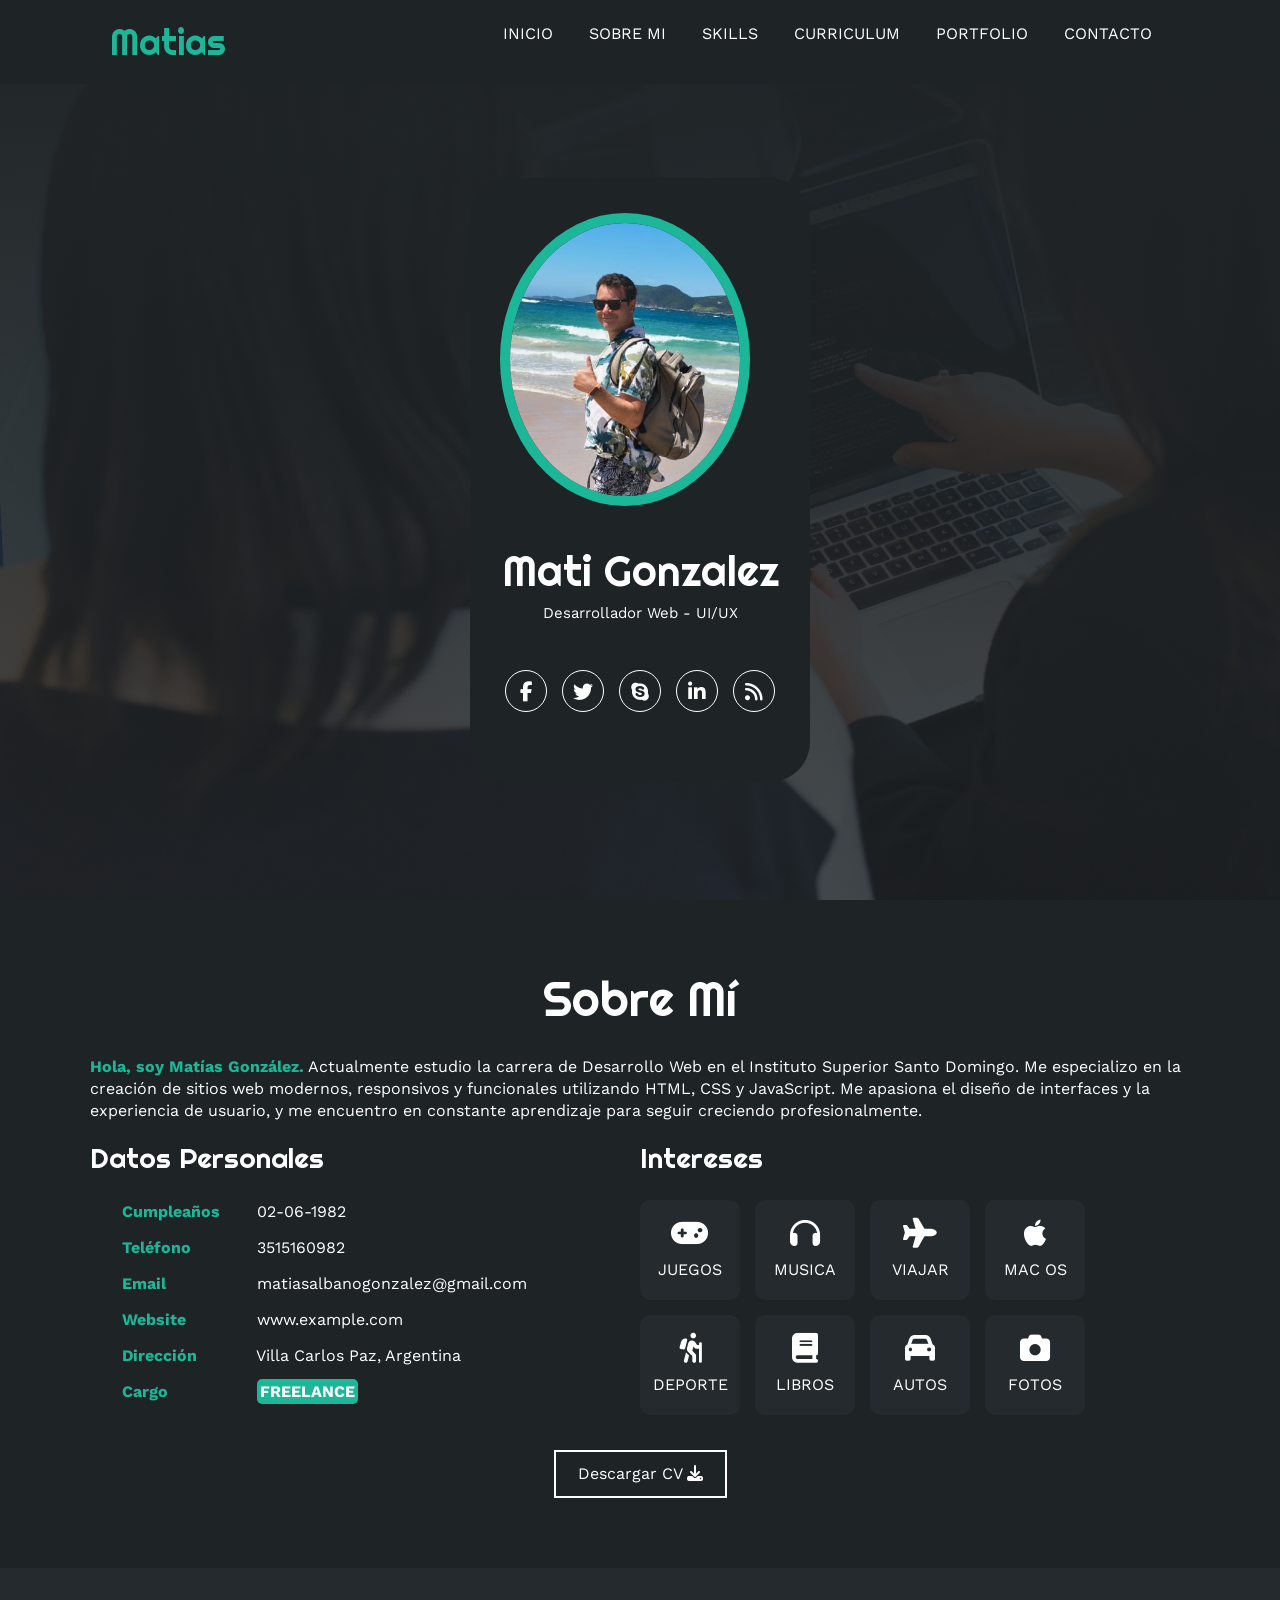
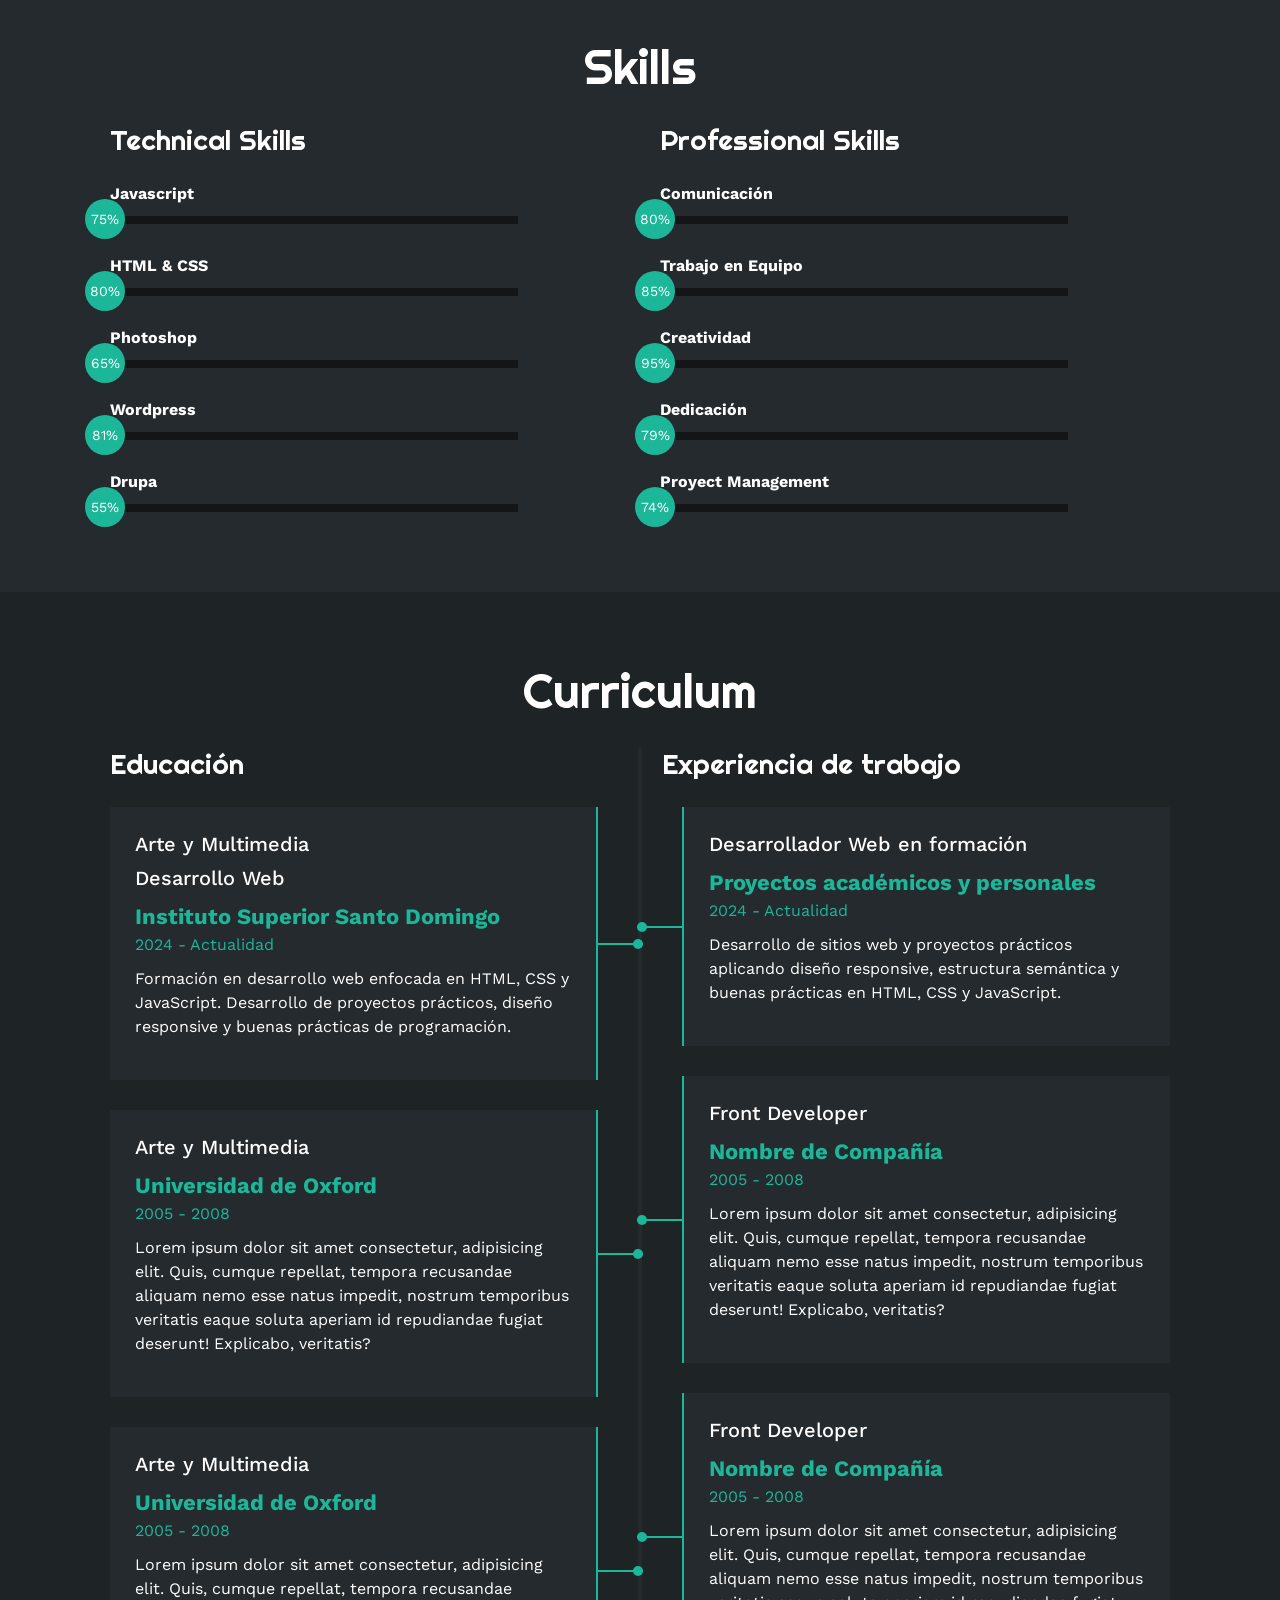
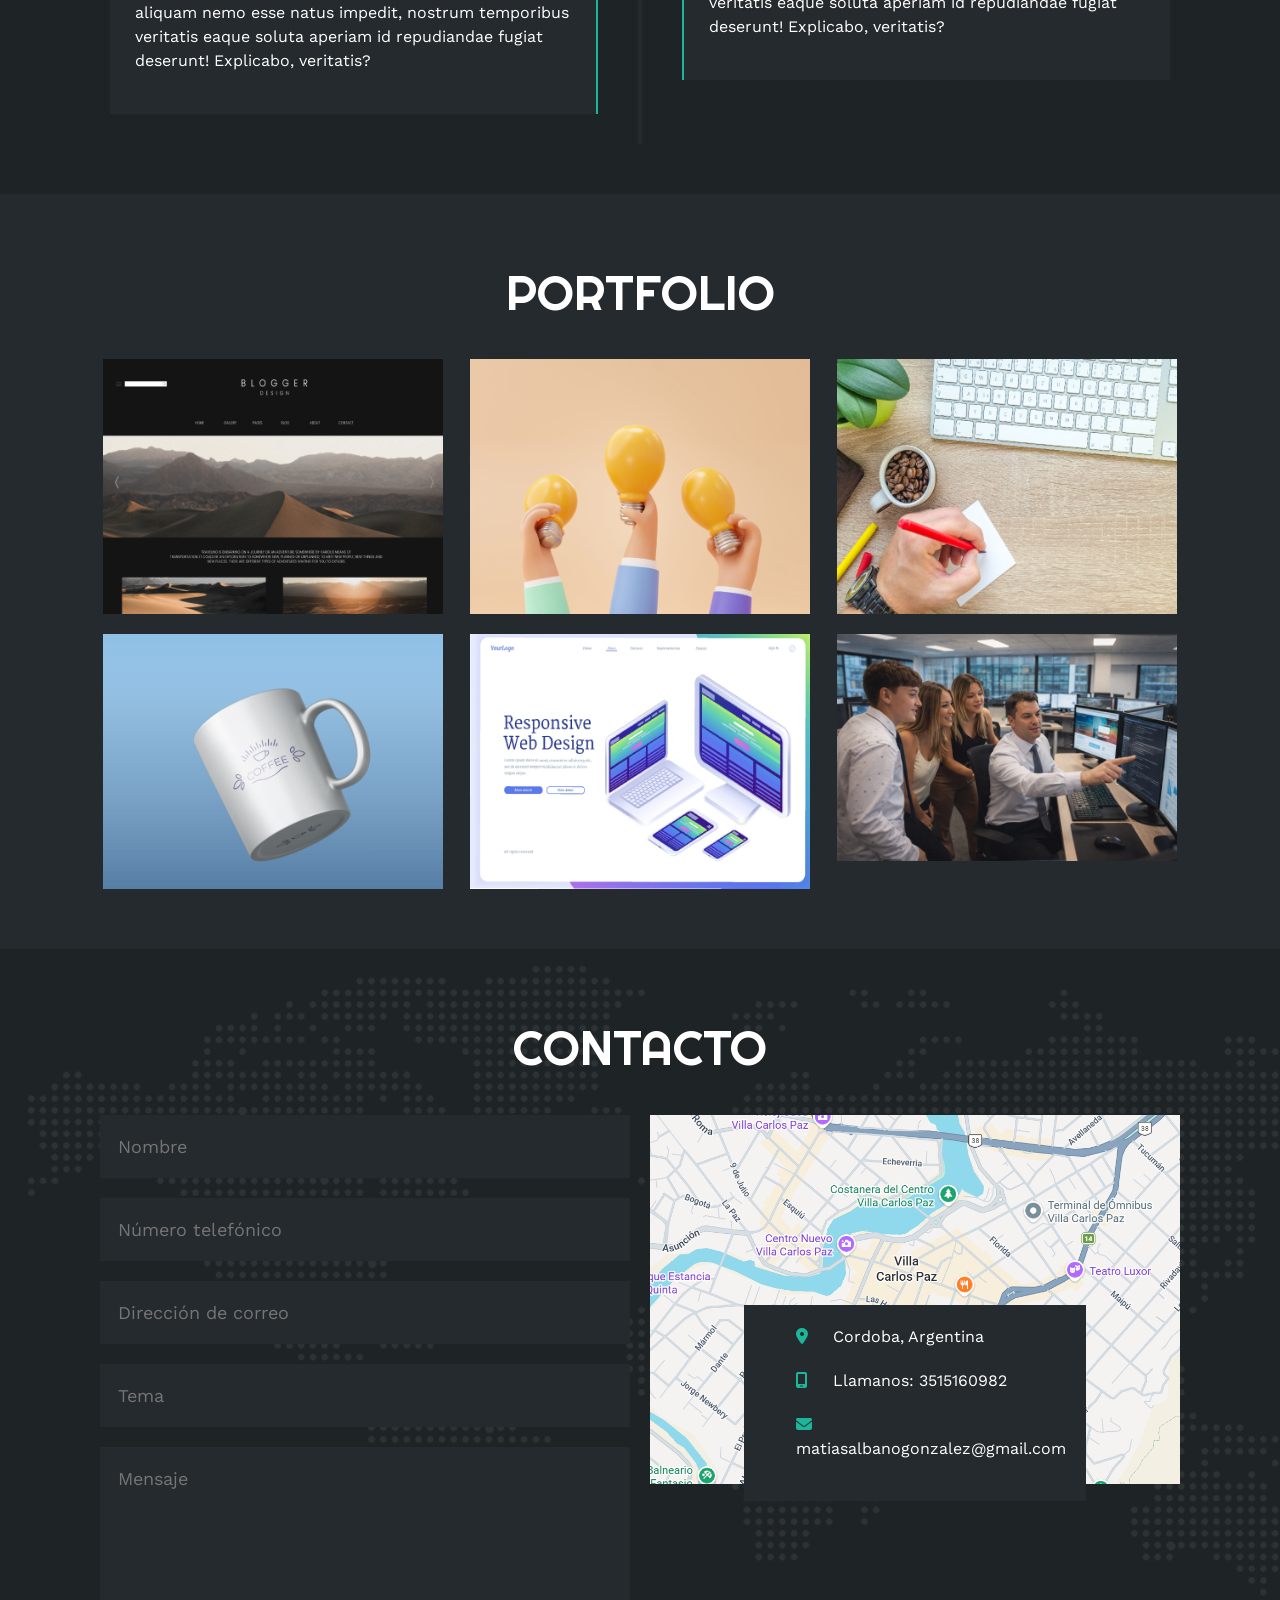
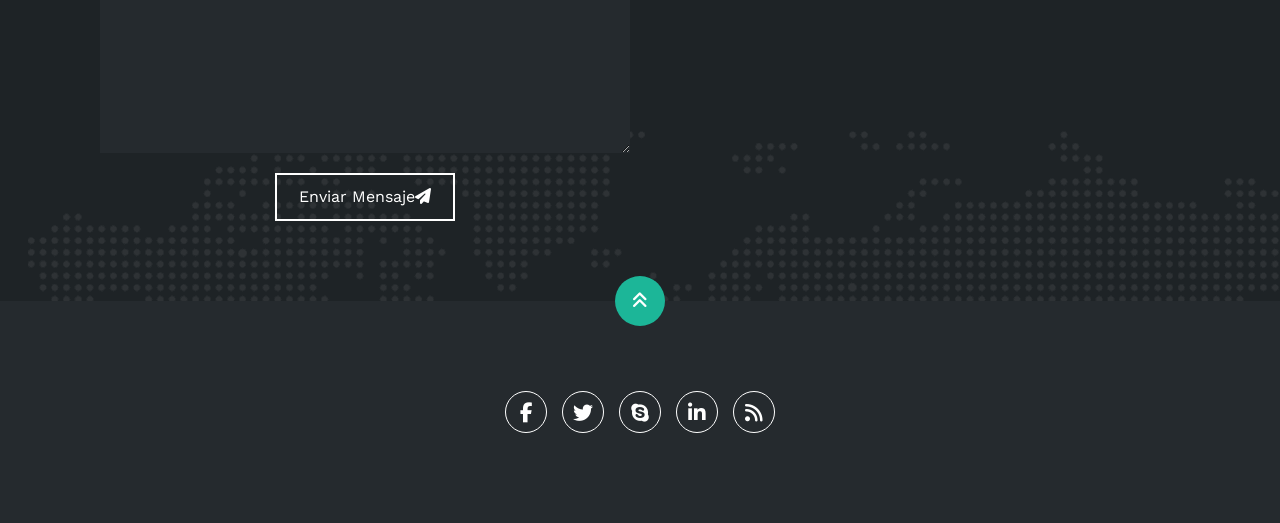
==== portfolio-Mati-main/index.html @ e8755349 "Primer commit" ====
<!DOCTYPE html>
<html lang="es">
<head>
    <meta charset="UTF-8">
    <meta http-equiv="X-UA-Compatible" content="IE=edge">
    <meta name="viewport" content="width=device-width, initial-scale=1.0">
    <link rel="stylesheet" href="https://cdnjs.cloudflare.com/ajax/libs/font-awesome/6.1.2/css/all.min.css" integrity="sha512-1sCRPdkRXhBV2PBLUdRb4tMg1w2YPf37qatUFeS7zlBy7jJI8Lf4VHwWfZZfpXtYSLy85pkm9GaYVYMfw5BC1A==" crossorigin="anonymous" referrerpolicy="no-referrer" />
    <title>Portfolio</title>
    <link rel="stylesheet" href="estilo.css">
    <link href="https://cdn.jsdelivr.net/npm/bootstrap@5.3.3/dist/css/bootstrap.min.css" rel="stylesheet">
</head>
<body>
    <script src="https://cdn.jsdelivr.net/npm/bootstrap@5.3.3/dist/js/bootstrap.bundle.min.js"></script>
    <!-- MENU ENCABEZADO -->
    <div class="contenedor-header">
        <header>
            <div class="logo">
                <a href="#">Matias</a>
            </div>
            <nav id="nav">
                <ul>
                    <li><a href="#inicio" onclick="seleccionar()">INICIO</a></li>
                    <li><a href="#sobremi" onclick="seleccionar()">SOBRE MI</a></li>
                    <li><a href="#skills" onclick="seleccionar()">SKILLS</a></li>
                    <li><a href="#curriculum" onclick="seleccionar()">CURRICULUM</a></li>
                    <li><a href="#portfolio" onclick="seleccionar()">PORTFOLIO</a></li>
                    <li><a href="#contacto" onclick="seleccionar()">CONTACTO</a></li>
                </ul>
            </nav>
            <div class="nav-responsive" onclick="mostrarOcultarMenu()">
                <i class="fa-solid fa-bars"></i>
            </div>
        </header>
    </div>

    <!-- SECCION INICIO -->
    <section id="inicio" class="inicio">
        <div class="contenido-banner">
            <div class="contenedor-img">
                <img src="img/foto_perfil_playa.jpg" alt="">
            </div>
            <h1>Mati Gonzalez</h1>
            <h2>Desarrollador Web - UI/UX</h2>
            <div class="redes">
                <a href="#"><i class="fa-brands fa-facebook-f"></i></a>
                <a href="#"><i class="fa-brands fa-twitter"></i></a>
                <a href="#"><i class="fa-brands fa-skype"></i></a>
                <a href="#"><i class="fa-brands fa-linkedin-in"></i></a>
                <a href="#"><i class="fa-solid fa-rss"></i></a>
            </div>
        </div>
    </section>

    <!-- SECCION SOBRE MI -->
    <section id="sobremi" class="sobremi">
    
        <div class="contenido-seccion">
            <h2>Sobre Mí</h2>
            <p><span>Hola, soy Matías González.</span> Actualmente estudio la carrera de Desarrollo Web en el Instituto Superior Santo Domingo. Me especializo en la creación de sitios web modernos, responsivos y funcionales utilizando HTML, CSS y JavaScript. Me apasiona el diseño de interfaces y la experiencia de usuario, 
                y me encuentro en constante aprendizaje para seguir creciendo profesionalmente.</p>
            <div class="fila">
                <!-- datos personales -->
                <div class="col">
                    <h3>Datos Personales</h3>
                    <ul>
                        <li>
                            <strong>Cumpleaños</strong>
                            02-06-1982
                        </li>
                        <li>
                            <strong>Teléfono</strong>
                            3515160982
                        </li>
                        <li>
                            <strong>Email</strong>
                            matiasalbanogonzalez@gmail.com
                        </li>
                        <li>
                            <strong>Website</strong>
                            www.example.com
                        </li>
                        <li>
                            <strong>Dirección</strong>
                            Villa Carlos Paz, Argentina
                        </li>
                        <li>
                            <strong>Cargo</strong>
                            <span>FREELANCE</span>
                        </li>
                    </ul>
                </div>

                <!-- intereses -->
                <div class="col">
                    <h3>Intereses</h3>
                    <div class="contenedor-intereses">
                        <div class="interes">
                            <i class="fa-solid fa-gamepad"></i>
                            <span>JUEGOS</span>
                        </div>
                        <div class="interes">
                            <i class="fa-solid fa-headphones"></i>
                            <span>MUSICA</span>
                        </div>
                        <div class="interes">
                            <i class="fa-solid fa-plane"></i>
                            <span>VIAJAR</span>
                        </div>
                        <div class="interes">
                            <i class="fa-brands fa-apple"></i>
                            <span>MAC OS</span>
                        </div>
                        <div class="interes">
                            <i class="fa-solid fa-person-hiking"></i>
                            <span>DEPORTE</span>
                        </div>
                        <div class="interes">
                            <i class="fa-solid fa-book"></i>
                            <span>LIBROS</span>
                        </div>
                        <div class="interes">
                            <i class="fa-solid fa-car"></i>
                            <span>AUTOS</span>
                        </div>
                        <div class="interes">
                            <i class="fa-solid fa-camera"></i>
                            <span>FOTOS</span>
                        </div>
                        
                    </div>
                </div>
            </div>
            <button>
                Descargar CV <i class="fa-solid fa-download"></i>
                <span class="overlay"></span>
            </button>
        </div>
    </section>

    <!-- SECCION SKILLS -->
    <section class="skills" id="skills">
        <div class="contenido-seccion">
            <h2>Skills</h2>
            <div class="fila">
                <!-- Technical Skill -->
                <div class="col">
                    <h3>Technical Skills</h3>
                    <div class="skill">
                        <span>Javascript</span>
                        <div class="barra-skill">
                            <div class="progreso">
                                <span>75%</span>
                            </div>
                        </div>
                    </div>
                    <div class="skill">
                        <span>HTML & CSS</span>
                        <div class="barra-skill">
                            <div class="progreso">
                                <span>80%</span>
                            </div>
                        </div>
                    </div>
                    <div class="skill">
                        <span>Photoshop</span>
                        <div class="barra-skill">
                            <div class="progreso">
                                <span>65%</span>
                            </div>
                        </div>
                    </div>
                    <div class="skill">
                        <span>Wordpress</span>
                        <div class="barra-skill">
                            <div class="progreso">
                                <span>81%</span>
                            </div>
                        </div>
                    </div>
                    <div class="skill">
                        <span>Drupa</span>
                        <div class="barra-skill">
                            <div class="progreso">
                                <span>55%</span>
                            </div>
                        </div>
                    </div>
                </div>
                <!-- Professional Skills -->
                <div class="col">
                    <h3>Professional Skills</h3>
                    <div class="skill">
                        <span>Comunicación</span>
                        <div class="barra-skill">
                            <div class="progreso">
                                <span>80%</span>
                            </div>
                        </div>
                    </div>
                    <div class="skill">
                        <span>Trabajo en Equipo</span>
                        <div class="barra-skill">
                            <div class="progreso">
                                <span>85%</span>
                            </div>
                        </div>
                    </div>
                    <div class="skill">
                        <span>Creatividad</span>
                        <div class="barra-skill">
                            <div class="progreso">
                                <span>95%</span>
                            </div>
                        </div>
                    </div>
                    <div class="skill">
                        <span>Dedicación</span>
                        <div class="barra-skill">
                            <div class="progreso">
                                <span>79%</span>
                            </div>
                        </div>
                    </div>
                    <div class="skill">
                        <span>Proyect Management</span>
                        <div class="barra-skill">
                            <div class="progreso">
                                <span>74%</span>
                            </div>
                        </div>
                    </div>
                </div>
            </div>
        </div>
    </section>

    <!-- SECCION CURRICULUM -->
    <section id="curriculum" class="curriculum">
        <div class="contenido-seccion">
            <h2>Curriculum</h2>
            <div class="fila">
                <div class="col izquierda">
                    <h3>Educación</h3>
                    <div class="item izq">
                        <h4>Arte y Multimedia</h4>
                        <h4>Desarrollo Web</h4>
<span class="casa">Instituto Superior Santo Domingo</span>
<span class="fecha">2024 - Actualidad</span>
<p>Formación en desarrollo web enfocada en HTML, CSS y JavaScript. Desarrollo de proyectos prácticos, 
    diseño responsive y buenas prácticas de programación.</p>
                        <div class="conectori">
                            <div class="circuloi"></div>
                        </div>
                    </div>
                    <div class="item izq">
                        <h4>Arte y Multimedia</h4>
                        <span class="casa">Universidad de Oxford</span>
                        <span class="fecha">2005 - 2008</span>
                        <p>Lorem ipsum dolor sit amet consectetur, adipisicing elit. Quis, cumque repellat, tempora recusandae aliquam nemo esse natus impedit, nostrum temporibus veritatis eaque soluta aperiam id repudiandae fugiat deserunt! Explicabo, veritatis?</p>
                        <div class="conectori">
                            <div class="circuloi"></div>
                        </div>
                    </div>
                    <div class="item izq">
                        <h4>Arte y Multimedia</h4>
                        <span class="casa">Universidad de Oxford</span>
                        <span class="fecha">2005 - 2008</span>
                        <p>Lorem ipsum dolor sit amet consectetur, adipisicing elit. Quis, cumque repellat, tempora recusandae aliquam nemo esse natus impedit, nostrum temporibus veritatis eaque soluta aperiam id repudiandae fugiat deserunt! Explicabo, veritatis?</p>
                        <div class="conectori">
                            <div class="circuloi"></div>
                        </div>
                    </div>
                </div>

                <div class="col derecha">
                    <h3>Experiencia de trabajo</h3>
                    <div class="item der">
                        <h4>Desarrollador Web en formación</h4>
<span class="casa">Proyectos académicos y personales</span>
<span class="fecha">2024 - Actualidad</span>
<p>Desarrollo de sitios web y proyectos prácticos aplicando diseño responsive, 
    estructura semántica y buenas prácticas en HTML, CSS y JavaScript.</p>
                        <div class="conectord">
                            <div class="circulod"></div>
                        </div>
                    </div>
                    <div class="item der">
                        <h4>Front Developer</h4>
                        <span class="casa">Nombre de Compañía</span>
                        <span class="fecha">2005 - 2008</span>
                        <p>Lorem ipsum dolor sit amet consectetur, adipisicing elit. Quis, cumque repellat, tempora recusandae aliquam nemo esse natus impedit, nostrum temporibus veritatis eaque soluta aperiam id repudiandae fugiat deserunt! Explicabo, veritatis?</p>
                        <div class="conectord">
                            <div class="circulod"></div>
                        </div>
                    </div>
                    <div class="item der">
                        <h4>Front Developer</h4>
                        <span class="casa">Nombre de Compañía</span>
                        <span class="fecha">2005 - 2008</span>
                        <p>Lorem ipsum dolor sit amet consectetur, adipisicing elit. Quis, cumque repellat, tempora recusandae aliquam nemo esse natus impedit, nostrum temporibus veritatis eaque soluta aperiam id repudiandae fugiat deserunt! Explicabo, veritatis?</p>
                        <div class="conectord">
                            <div class="circulod"></div>
                        </div>
                    </div>
                </div>
            </div>
        </div>
    </section>

    <!-- SECCION PORTFOLIO -->
    <section id="portfolio" class="portfolio">
        <div class="contenido-seccion">
            <h2>PORTFOLIO</h2>
            <div class="galeria">
                <div class="proyecto">
                    <img src="img/p1.jpg" alt="">
                    <div class="overlay">
                        <h3>Diseño Creativo</h3>
                        <p>Fotografía</p>
                    </div>
                </div>
                <div class="proyecto">
                    <img src="img/p2.jpg" alt="">
                    <div class="overlay">
                        <h3>Diseño Creativo</h3>
                        <p>Fotografía</p>
                    </div>
                </div>
                <div class="proyecto">
                    <img src="img/p3.jpg" alt="">
                    <div class="overlay">
                        <h3>Diseño Creativo</h3>
                        <p>Fotografía</p>
                    </div>
                </div>
                <div class="proyecto">
                    <img src="img/p4.jpg" alt="">
                    <div class="overlay">
                        <h3>Diseño Creativo</h3>
                        <p>Fotografía</p>
                    </div>
                </div>
                <div class="proyecto">
                    <img src="img/p5.jpg" alt="">
                    <div class="overlay">
                        <h3>Diseño Creativo</h3>
                        <p>Fotografía</p>
                    </div>
                </div>
                <div class="proyecto">
                    <img src="img/asesorando.png" alt="">
                    <div class="overlay">
                        <h3>Diseño Creativo</h3>
                        <p>Fotografía</p>
                    </div>
                </div>
            </div>
        </div>
    </section>

    <!-- SECCION CONTACTO -->
    <section id="contacto" class="contacto">
        <div class="contenido-seccion">
            <h2>CONTACTO</h2>
            <div class="fila">
                <!-- Formulario -->
                <div class="col">
                    <input type="text" placeholder="Nombre">
                    <input type="text" placeholder="Número telefónico">
                    <input type="text" placeholder="Dirección de correo">
                    <input type="text" placeholder="Tema">
                    <textarea name="" id="" cols="30" rows="10" placeholder="Mensaje"></textarea>
                    <button>
                        Enviar Mensaje<i class="fa-solid fa-paper-plane"></i>
                        <span class="overlay"></span>
                    </button>
                </div>
                <!-- Mapa -->
                <div class="col">
                    <img src="img/ubicacion.png" alt="">
                    <div class="info">
                        <ul>
                            <li>
                                <i class="fa-solid fa-location-dot"></i>
                                Cordoba, Argentina
                            </li>
                            <li>
                                <i class="fa-solid fa-mobile-screen"></i>
                                Llamanos: 3515160982 
                            </li>
                            <li>
                                <i class="fa-solid fa-envelope"></i>
                                matiasalbanogonzalez@gmail.com
                            </li>
                        </ul>
                    </div>
                </div>
            </div>
        </div>
    </section>

    <!-- footer -->
    <footer>
        <a href="#inicio" class="arriba">
            <i class="fa-solid fa-angles-up"></i>
        </a>
        <div class="redes">
            <a href="#"><i class="fa-brands fa-facebook-f"></i></a>
            <a href="#"><i class="fa-brands fa-twitter"></i></a>
            <a href="#"><i class="fa-brands fa-skype"></i></a>
            <a href="#"><i class="fa-brands fa-linkedin-in"></i></a>
            <a href="#"><i class="fa-solid fa-rss"></i></a>
        </div>
    </footer>

    <script src="script.js"></script>
</body>
</html>
---- portfolio-Mati-main/estilo.css ----
@import url('https://fonts.googleapis.com/css2?family=Righteous&family=Work+Sans:wght@100;300;400;600;800&display=swap');

* {
    box-sizing: border-box;
    font-family: 'Work Sans';
    margin: 0;
    padding: 0;
}

html {
    /* me permite deslizar cuando hago clic en los links del menu */
    scroll-behavior: smooth;
}

/* MENU */
.contenedor-header {
    background: #1e2326;
    position: fixed;
    width: 100%;
    top: 0;
    left: 0;
    z-index: 99;
}

.contenedor-header header {
    max-width: 1100px;
    margin: auto;
    display: flex;
    justify-content: space-between;
    align-items: center;
    padding: 15px 20px;
}

.contenedor-header header .logo a {
    font-family: 'Righteous';
    font-size: 36px;
    color: #1CB698;
    text-decoration: none;
}

.contenedor-header header ul {
    display: flex;
    list-style: none;
}

.contenedor-header header nav ul li a {
    text-align: none;
    color: #fff;
    margin: 0 15px;
    padding: 3px;
    transition: .5s;
    text-decoration: none;
}

.contenedor-header header nav ul li a:hover {
    color: #1CB698;
}

.nav-responsive {
    background-color: #1CB698;
    color: #fff;
    padding: 5px 10px;
    border-radius: 5px;
    cursor: pointer;
    display: none;
}

/* SECCION I N I C I O */
.inicio {
    background: linear-gradient(to top, rgba(30, 35, 38, .8), rgba(30, 35, 38, 1)), 
    url(img/fondo.jpg);
    background-size: cover;
    height: 100vh;
    color: #fff;
    display: flex;
    align-items: center;
    padding-top: 60px;
}

.inicio .contenido-banner {
    padding: 30px;
    background-color: #1e2326;
    max-width: 350px;
    margin: auto;
    text-align: center;
    border-radius: 40px;
}

.inicio .contenido-banner img {
    margin-top: 5px;
    border: 10px solid #1CB698;
    display: block;
    border-radius: 100%;
    max-width: 250px;
}

.inicio .contenido-banner h1 {
    margin-top: 40px;
    font-size: 42px;
    font-family: 'Righteous';
}

.inicio .contenido-banner h2 {
    font-size: 15px;
    font-weight: normal;
}

.inicio .contenido-banner .redes a {
    color: #fff;
    display: inline-block;
    text-decoration: none;
    border: 1px solid #fff;
    border-radius: 100%;
    width: 42px;
    height: 42px;
    line-height: 42px;
    margin: 40px 5px;
    font-size: 20px;
    transition: .3s;
}

.inicio .contenido-banner .redes a:hover {
    background-color: #1CB698;
}

.sobremi {
    background-color: #1e2326;
    color: #fff;
    padding: 50px 20px;
}

.sobremi .contenido-seccion {
    max-width: 1100px;
    margin: auto;
}

.sobremi h2 {
    font-size: 48px;
    font-family: 'Righteous';
    text-align: center;
    padding: 20px 0;
}

.sobremi .contenido-seccion p {
    font: 18px;
    line-height: 22px;
    margin-bottom: 20px;
}

.sobremi .contenido-seccion p span {
    color: #1CB698;
    font-weight: bold;
}

.sobremi .fila {
    display: flex;
}

.sobremi .fila .col {
    width: 50%;
}

.sobremi .fila .col h3 {
    font-size: 28px;
    font-family: 'Righteous';
    margin-bottom: 25px;
}

.sobremi .fila .col ul {
    list-style: none;
}

.sobremi .fila .col ul li {
    margin: 12px 0;
}

.sobremi .fila .col ul li strong {
    display: inline-block;
    color: #1CB698;
    width: 130px;
}

.sobremi .fila .col ul li span {
    background-color: #1CB698;
    padding: 3px;
    font-weight: bold;
    border-radius: 5px;
}

.sobremi .fila .col .contenedor-intereses {
    display: flex;
    flex-wrap: wrap;
}

.sobremi .fila .col .contenedor-intereses .interes {
    width: 100px;
    height: 100px;
    background-color: #252A2E;
    border-radius: 10px;
    margin: 0 15px 15px 0;
    display: flex;
    flex-direction: column;
    align-items: center;
    justify-content: center;
    transition: .3s;
}

.sobremi .fila .col .contenedor-intereses .interes:hover {
    background-color: #1CB698;
}

.sobremi .fila .col .contenedor-intereses .interes i {
    font-size: 30px;
    margin-bottom: 10px;
}

.sobremi button {
    cursor: pointer;
    background-color: transparent;
    border: 2px solid #fff;
    width: fit-content;
    display: block;
    margin: 20px auto;
    padding: 10px 22px;
    font-size: 16px;
    color: #fff;
    position: relative;
    z-index: 10;
}

.sobremi button .overlay {
    position: absolute;
    top: 0;
    left: 0;
    width: 0;
    height: 100%;
    background-color: #1CB698;
    z-index: -1;
    transition: 1s;
}

.sobremi button:hover .overlay {
    width: 100%;
}

/* SECCION S K I L L S */
.skills {
    background-color: #252A2E;
    color: #fff;
    padding: 50px 20px;
}

.skills .contenido-seccion {
    max-width: 1100px;
    margin: auto;
}

.skills h2 {
    font-size: 48px;
    font-family: 'Righteous';
    text-align: center;
    padding: 20px 0;
}

.skills .fila {
    display: flex;
}

.skills .fila .col {
    width: 50%;
    padding: 0 20px;
}

.skills .fila .col h3 {
    font-size: 28px;
    font-family: 'Righteous';
    margin-bottom: 25px;
}

.skills .skill>span {
    font-weight: bold;
    display: block;
    margin-bottom: 10px;
}

.skills .skill .barra-skill {
    height: 8px;
    width: 80%;
    background-color: #131517;
    position: relative;
    margin-bottom: 30px;
}

.skills .skill .progreso {
    background-color: #1CB698;
    position: absolute;
    top: 0;
    left: 0;
    height: 8px;
}

.skills .skill .barra-skill span {
    position: absolute;
    height: 40px;
    width: 40px;
    background-color: #1CB698;
    border-radius: 50px;
    line-height: 40px;
    text-align: center;
    top: -17px;
    right: -15px;
    font-size: 14px;
}

/* Estas clases se agregaran dinamicamente mediante javascript */
.skills .skill .javascript {
    width: 0%;
    animation: 2s javascript forwards;
}

@keyframes javascript {
    0% {
        width: 0%;
    }

    100% {
        width: 75%;
    }
}

.skills .skill .htmlcss {
    width: 0%;
    animation: 2s htmlcss forwards;
}

@keyframes htmlcss {
    0% {
        width: 0%;
    }

    100% {
        width: 89%;
    }
}

.skills .skill .photoshop {
    width: 0%;
    animation: 2s photoshop forwards;
}

@keyframes photoshop {
    0% {
        width: 0%;
    }

    100% {
        width: 95%;
    }
}

.skills .skill .wordpress {
    width: 0%;
    animation: 2s wordpress forwards;
}

@keyframes wordpress {
    0% {
        width: 0%;
    }

    100% {
        width: 81%;
    }
}

.skills .skill .drupal {
    width: 0%;
    animation: 2s drupal forwards;
}

@keyframes drupal {
    0% {
        width: 0%;
    }

    100% {
        width: 55%;
    }
}

.skills .skill .comunicacion {
    width: 0%;
    animation: 2s comunicacion forwards;
}

@keyframes comunicacion {
    0% {
        width: 0%;
    }

    100% {
        width: 80%;
    }
}

.skills .skill .trabajo {
    width: 0%;
    animation: 2s trabajo forwards;
}

@keyframes trabajo {
    0% {
        width: 0%;
    }

    100% {
        width: 70%;
    }
}

.skills .skill .creatividad {
    width: 0%;
    animation: 2s creatividad forwards;
}

@keyframes creatividad {
    0% {
        width: 0%;
    }

    100% {
        width: 99%;
    }
}

.skills .skill .dedicacion {
    width: 0%;
    animation: 2s dedicacion forwards;
}

@keyframes dedicacion {
    0% {
        width: 0%;
    }

    100% {
        width: 65%;
    }
}

.skills .skill .proyect {
    width: 0%;
    animation: 2s proyect forwards;
}

@keyframes proyect {
    0% {
        width: 0%;
    }

    100% {
        width: 94%;
    }
}

/* SECCION CURRICULUM */
.curriculum {
    background-color: #1e2326;
    color: #fff;
    padding: 50px 20px;
}

.curriculum .contenido-seccion {
    max-width: 1100px;
    margin: auto;
}

.curriculum h2 {
    font-size: 48px;
    font-family: 'Righteous';
    text-align: center;
    padding: 20px 0;
}

.curriculum .fila {
    display: flex;
    justify-content: space-between;
}

.curriculum .fila .col {
    width: 49%;
    padding: 0 20px;
}

.curriculum .fila .col h3 {
    font-size: 28px;
    font-family: 'Righteous';
    margin-bottom: 25px;
}

.curriculum .fila .izquierda {
    border-right: 2px solid #252A2E;
}

.curriculum .fila .derecha {
    border-left: 2px solid #252A2E;
}

.curriculum .fila .item {
    padding: 25px;
    margin-bottom: 30px;
    background-color: #252A2E;
    position: relative;
}

.curriculum .fila .item h4 {
    font-size: 20px;
    margin-bottom: 10px;
}

.curriculum .fila .item .casa {
    color: #1CB698;
    font-size: 22px;
    font-weight: bold;
    display: block;
}

.curriculum .fila .item .fecha {
    display: block;
    color: #1CB698;
    margin-bottom: 10px;
}

.curriculum .fila .item p {
    line-height: 24px;
}

.curriculum .fila .izq {
    border-right: 2px solid #1CB698;
    margin-right: 20px;
}

.curriculum .fila .der {
    border-left: 2px solid #1CB698;
    margin-left: 20px;
}

.curriculum .fila .item .conectori {
    height: 2px;
    background-color: #1CB698;
    width: 47px;
    position: absolute;
    top: 50%;
    right: -47px;
    z-index: 5;
}

.curriculum .fila .item .conectori .circuloi {
    display: block;
    height: 10px;
    width: 10px;
    border-radius: 50%;
    background-color: #1CB698;
    float: right;
    position: relative;
    bottom: 4px;
}

.curriculum .fila .item .conectord {
    height: 2px;
    background-color: #1CB698;
    width: 47px;
    position: absolute;
    top: 50%;
    left: -47px;
    z-index: 5;
}

.curriculum .fila .item .conectord .circulod {
    display: block;
    height: 10px;
    width: 10px;
    border-radius: 50%;
    background-color: #1CB698;
    float: left;
    position: relative;
    bottom: 4px;
}

/* SECCION PORTFOLIO */
.portfolio {
    background-color: #252A2E;
    color: #fff;
    padding: 50px 20px;
}

.portfolio .contenido-seccion {
    max-width: 1100px;
    margin: auto;
}

.portfolio h2 {
    font-size: 48px;
    font-family: 'Righteous';
    text-align: center;
    padding: 20px 0;
}

.portfolio .galeria {
    display: flex;
    flex-wrap: wrap;
    justify-content: space-around;
}

.portfolio .galeria .proyecto {
    position: relative;
    max-width: 340px;
    height: fit-content;
    margin: 10px;
    cursor: pointer;
}

.portfolio .galeria .proyecto img {
    width: 100%;
    display: block;
}

.portfolio .galeria .proyecto .overlay {
    position: absolute;
    top: 0;
    width: 100%;
    height: 100%;
    text-align: center;
    background: linear-gradient(rgba(28, 182, 152, .8), rgba(28, 182, 152, .8));
    display: flex;
    flex-direction: column;
    justify-content: center;
    transition: 1s;
    font-size: 18px;
    letter-spacing: 3px;
    opacity: 0;
}

.portfolio .galeria .proyecto .overlay h3 {
    margin-bottom: 20px;
    transition: 1s;
}

.portfolio .galeria .proyecto .overlay:hover {
    opacity: 1;
}

.portfolio .galeria .proyecto .overlay:hover h3 {
    margin-bottom: 0px;
}

/* SECCION CONTACTO */
.contacto {
    background-image: url(img/contact_bg.png);
    background-color: #1e2326;
    color: #fff;
    padding: 50px 0;
}

.contacto .contenido-seccion {
    max-width: 1100px;
    margin: auto;
}

.contacto h2 {
    font-size: 48px;
    font-family: 'Righteous';
    text-align: center;
    padding: 20px 0;
}

.contacto .fila {
    display: flex;
}

.contacto .col {
    width: 50%;
    padding: 10px;
    position: relative;
}

.contacto .col input,
.contacto .col textarea {
    display: block;
    width: 100%;
    padding: 18px;
    border: none;
    margin-bottom: 20px;
    background-color: #252A2E;
    color: #fff;
    font-size: 18px;
}

.contacto button {
    cursor: pointer;
    background-color: transparent;
    border: 2px solid #fff;
    width: fit-content;
    display: block;
    margin: 20px auto;
    padding: 10px 22px;
    font-size: 16px;
    color: #fff;
    position: relative;
    z-index: 10;
}

.contacto button .overlay {
    position: absolute;
    top: 0;
    left: 0;
    width: 0;
    height: 100%;
    background-color: #1CB698;
    z-index: -1;
    transition: 1s;
}

.contacto button:hover .overlay {
    width: 100%;
}

.contacto .col img {
    width: 100%;
}

.contacto .col .info {
    position: absolute;
    top: 40%;
    background-color: #252A2E;
    padding: 20px;
    max-swidth: 350px;
    left: 50%;
    transform: translate(-50%, -50%);
}

.contacto .col .info ul {
    list-style: none;
}

.contacto .col .info ul li {
    margin-bottom: 20px;
}

.contacto .col .info ul li i {
    color: #1CB698;
    display: inline-block;
    margin-right: 20px;
}

footer {
    background-color: #252A2E;
    color: #fff;
    padding: 50px 0 30px 0;
    text-align: center;
    position: relative;
    width: 100%;
}

footer .redes {
    margin-bottom: 20px;
}

footer .redes a {
    color: #fff;
    display: inline-block;
    text-decoration: none;
    border: 1px solid #fff;
    border-radius: 100%;
    width: 42px;
    height: 42px;
    line-height: 42px;
    margin: 40px 5px;
    font-size: 20px;
    transition: .3s;
}

footer .arriba {
    display: block;
    width: 50px;
    height: 50px;
    background-color: #1CB698;
    color: #fff;
    position: absolute;
    left: 50%;
    transform: translateX(-50%);
    top: -25px;
    border-radius: 50%;
    line-height: 50px;
    font-size: 18px;
}

/* SECCION RESPONSIVE */
@media screen and (max-width:980px) {
    nav {
        display: none;
    }

    .nav-responsive {
        display: block;
    }

    nav.responsive {
        display: block;
        position: absolute;
        right: 0;
        top: 75px;
        background-color: #252A2E;
        width: 180px;
    }

    nav.responsive ul {
        display: block !important;
    }

    nav.responsive ul li {
        border-bottom: 1px solid #fff;
        padding: 10px 0;
    }
}

@media screen and (max-width:700px) {
    .sobremi .fila {
        display: block;
    }

    .sobremi .fila .col {
        width: fit-content;
    }

    .skills .fila {
        display: block;
    }

    .skills .fila .col {
        width: 100%;
    }

    .skills .fila .col .barra-skill {
        width: 100%;
    }

    .curriculum .fila {
        display: block;
    }

    .curriculum .fila .col {
        width: 90%;
    }

    .curriculum .fila .derecha {
        margin-left: 20px;
    }

    .portfolio .galeria {
        display: block;
        width: 100%;
    }

    .portfolio .galeria .proyecto {
        max-width: 100%;
    }

    .portfolio .galeria .proyecto img {
        width: 100%;
    }

    .contacto .fila {
        display: block;
    }

    .contacto .fila .col {
        width: 100%;
    }
}
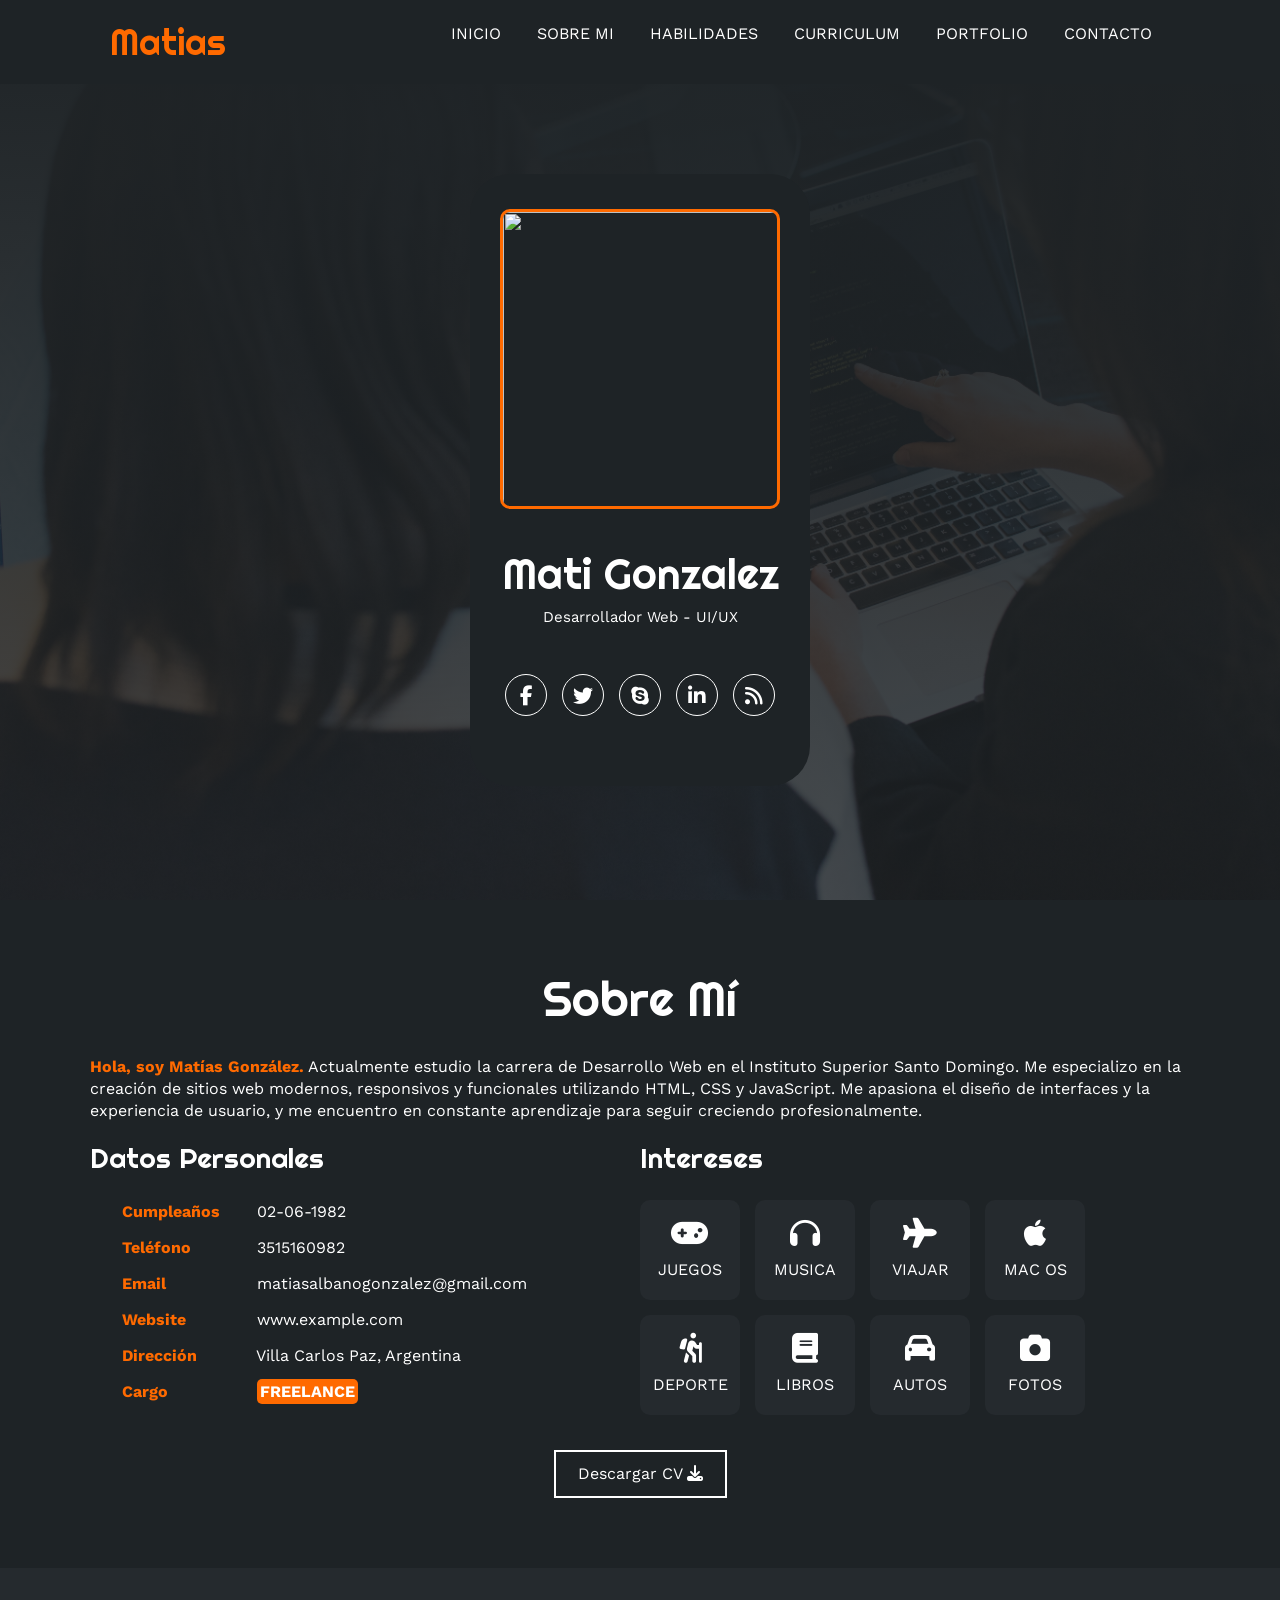
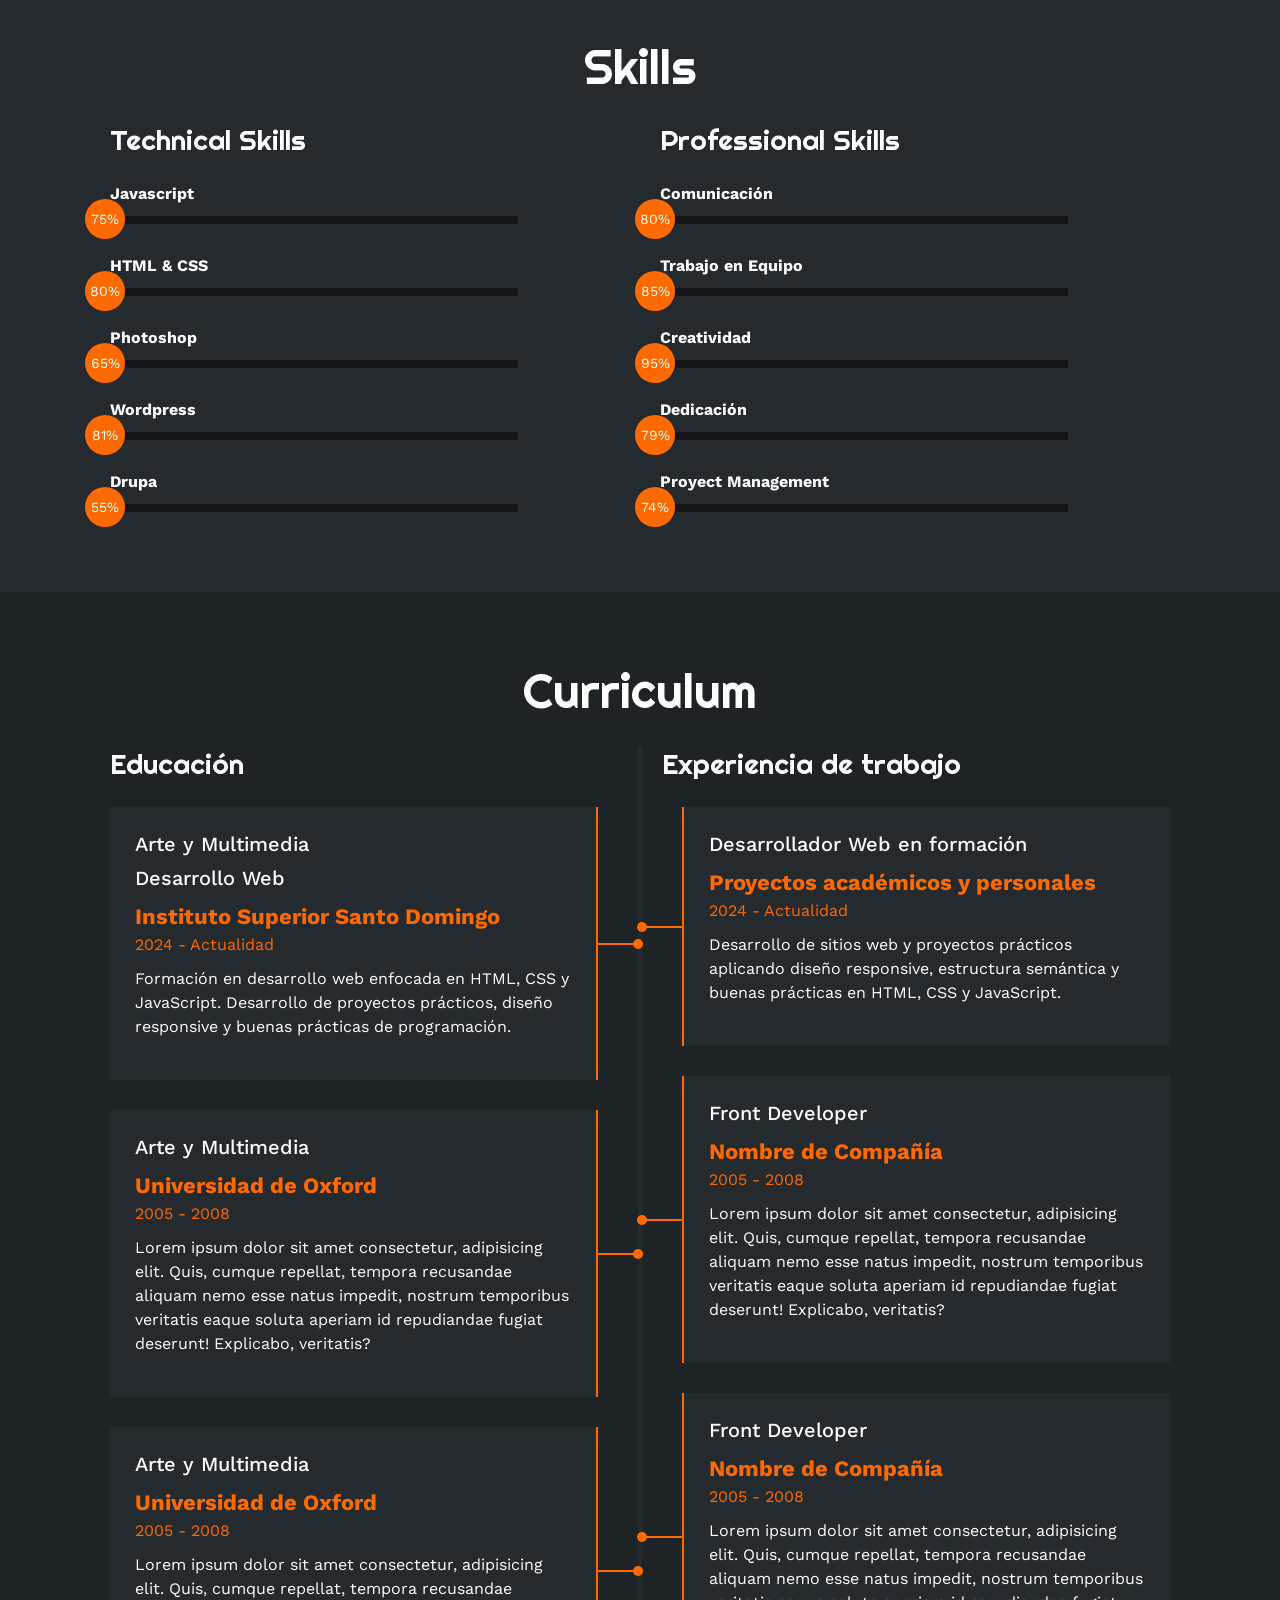
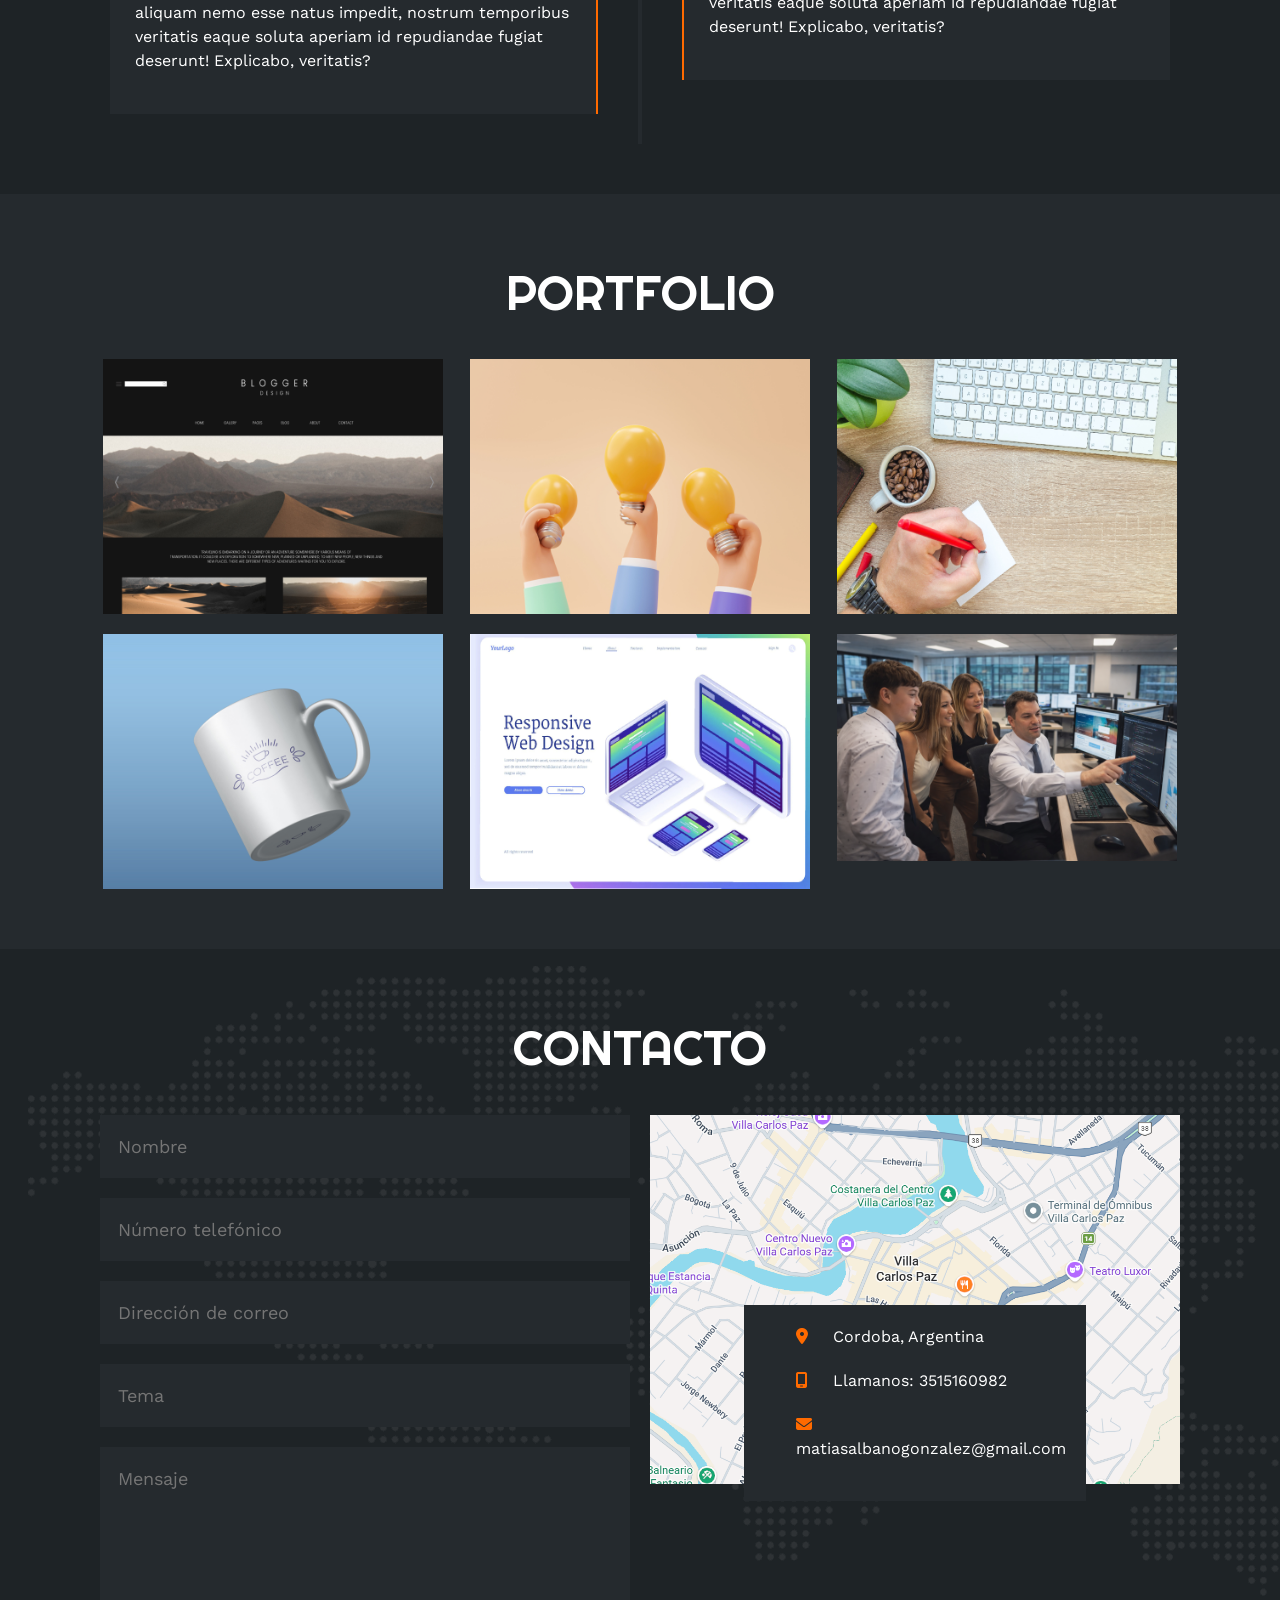
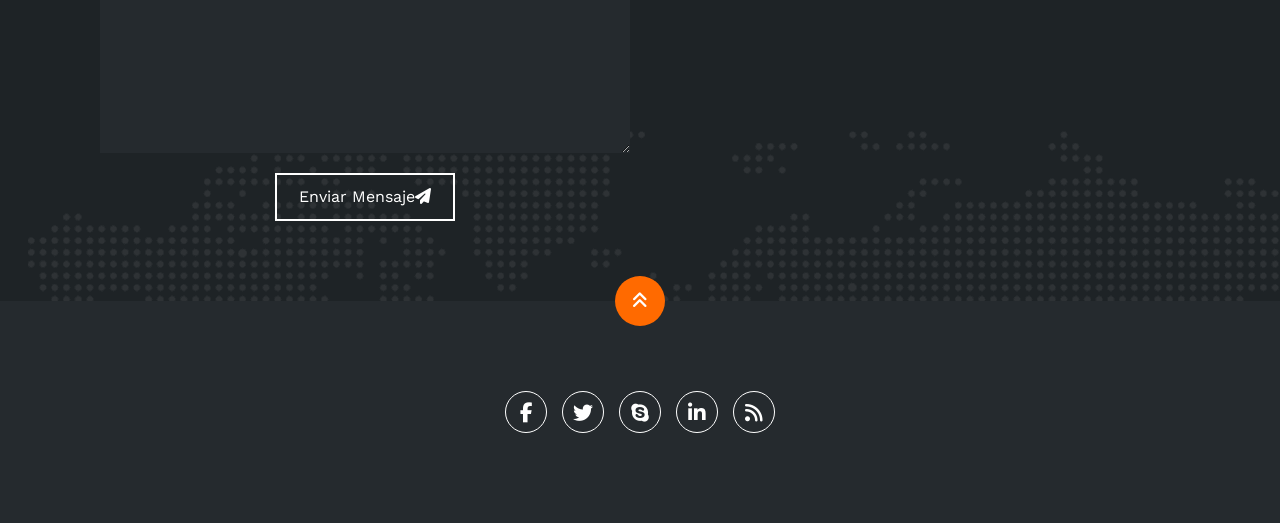
==== commit 3ca990be: "1naranja" ====
--- a/portfolio-Mati-main/index.html
+++ b/portfolio-Mati-main/index.html
@@ -21,7 +21,7 @@
                 <ul>
                     <li><a href="#inicio" onclick="seleccionar()">INICIO</a></li>
                     <li><a href="#sobremi" onclick="seleccionar()">SOBRE MI</a></li>
-                    <li><a href="#skills" onclick="seleccionar()">SKILLS</a></li>
+                    <li><a href="#skills" onclick="seleccionar()">HABILIDADES</a></li>
                     <li><a href="#curriculum" onclick="seleccionar()">CURRICULUM</a></li>
                     <li><a href="#portfolio" onclick="seleccionar()">PORTFOLIO</a></li>
                     <li><a href="#contacto" onclick="seleccionar()">CONTACTO</a></li>
@@ -37,7 +37,7 @@
     <section id="inicio" class="inicio">
         <div class="contenido-banner">
             <div class="contenedor-img">
-                <img src="img/foto_perfil_playa.jpg" alt="">
+                <img src="img/perfil.png" alt="">
             </div>
             <h1>Mati Gonzalez</h1>
             <h2>Desarrollador Web - UI/UX</h2>
--- a/portfolio-Mati-main/estilo.css
+++ b/portfolio-Mati-main/estilo.css
@@ -34,7 +34,7 @@
 .contenedor-header header .logo a {
     font-family: 'Righteous';
     font-size: 36px;
-    color: #1CB698;
+    color: #ff6a00;
     text-decoration: none;
 }
 
@@ -53,11 +53,11 @@
 }
 
 .contenedor-header header nav ul li a:hover {
-    color: #1CB698;
+    color: #ff6a00;
 }
 
 .nav-responsive {
-    background-color: #1CB698;
+    background-color: #ff6a00;
     color: #fff;
     padding: 5px 10px;
     border-radius: 5px;
@@ -87,11 +87,14 @@
 }
 
 .inicio .contenido-banner img {
+    
     margin-top: 5px;
-    border: 10px solid #1CB698;
-    display: block;
-    border-radius: 100%;
-    max-width: 250px;
+    border: 3px solid #ff6a00; /* más fino opcional */
+    display: block;
+    border-radius: 10px;       /* 👈 bordes suaves */
+    width: 280px;              /* controlás tamaño */
+    height: 300px;             /* forma rectangular */
+    object-fit: cover;       /* evita deformación */
 }
 
 .inicio .contenido-banner h1 {
@@ -120,7 +123,7 @@
 }
 
 .inicio .contenido-banner .redes a:hover {
-    background-color: #1CB698;
+    background-color: #ff6a00;
 }
 
 .sobremi {
@@ -148,7 +151,7 @@
 }
 
 .sobremi .contenido-seccion p span {
-    color: #1CB698;
+    color: #ff6a00;
     font-weight: bold;
 }
 
@@ -176,12 +179,12 @@
 
 .sobremi .fila .col ul li strong {
     display: inline-block;
-    color: #1CB698;
+    color: #ff6a00;
     width: 130px;
 }
 
 .sobremi .fila .col ul li span {
-    background-color: #1CB698;
+    background-color: #ff6a00;
     padding: 3px;
     font-weight: bold;
     border-radius: 5px;
@@ -206,7 +209,7 @@
 }
 
 .sobremi .fila .col .contenedor-intereses .interes:hover {
-    background-color: #1CB698;
+    background-color: #ff6a00;
 }
 
 .sobremi .fila .col .contenedor-intereses .interes i {
@@ -234,7 +237,7 @@
     left: 0;
     width: 0;
     height: 100%;
-    background-color: #1CB698;
+    background-color: #ff6a00;
     z-index: -1;
     transition: 1s;
 }
@@ -292,7 +295,7 @@
 }
 
 .skills .skill .progreso {
-    background-color: #1CB698;
+    background-color: #ff6a00;
     position: absolute;
     top: 0;
     left: 0;
@@ -303,7 +306,7 @@
     position: absolute;
     height: 40px;
     width: 40px;
-    background-color: #1CB698;
+    background-color: #ff6a00;
     border-radius: 50px;
     line-height: 40px;
     text-align: center;
@@ -519,7 +522,7 @@
 }
 
 .curriculum .fila .item .casa {
-    color: #1CB698;
+    color: #ff6a00;
     font-size: 22px;
     font-weight: bold;
     display: block;
@@ -527,7 +530,7 @@
 
 .curriculum .fila .item .fecha {
     display: block;
-    color: #1CB698;
+    color: #ff6a00;
     margin-bottom: 10px;
 }
 
@@ -536,18 +539,18 @@
 }
 
 .curriculum .fila .izq {
-    border-right: 2px solid #1CB698;
+    border-right: 2px solid #ff6a00;
     margin-right: 20px;
 }
 
 .curriculum .fila .der {
-    border-left: 2px solid #1CB698;
+    border-left: 2px solid #ff6a00;
     margin-left: 20px;
 }
 
 .curriculum .fila .item .conectori {
     height: 2px;
-    background-color: #1CB698;
+    background-color: #ff6a00;
     width: 47px;
     position: absolute;
     top: 50%;
@@ -560,7 +563,7 @@
     height: 10px;
     width: 10px;
     border-radius: 50%;
-    background-color: #1CB698;
+    background-color: #ff6a00;
     float: right;
     position: relative;
     bottom: 4px;
@@ -568,7 +571,7 @@
 
 .curriculum .fila .item .conectord {
     height: 2px;
-    background-color: #1CB698;
+    background-color: #ff6a00;
     width: 47px;
     position: absolute;
     top: 50%;
@@ -581,7 +584,7 @@
     height: 10px;
     width: 10px;
     border-radius: 50%;
-    background-color: #1CB698;
+    background-color: #ff6a00;
     float: left;
     position: relative;
     bottom: 4px;
@@ -716,7 +719,7 @@
     left: 0;
     width: 0;
     height: 100%;
-    background-color: #1CB698;
+    background-color: #ff6a00;
     z-index: -1;
     transition: 1s;
 }
@@ -748,7 +751,7 @@
 }
 
 .contacto .col .info ul li i {
-    color: #1CB698;
+    color: #ff6a00;
     display: inline-block;
     margin-right: 20px;
 }
@@ -784,7 +787,7 @@
     display: block;
     width: 50px;
     height: 50px;
-    background-color: #1CB698;
+    background-color: #ff6a00;
     color: #fff;
     position: absolute;
     left: 50%;
@@ -877,4 +880,4 @@
     .contacto .fila .col {
         width: 100%;
     }
-}+}
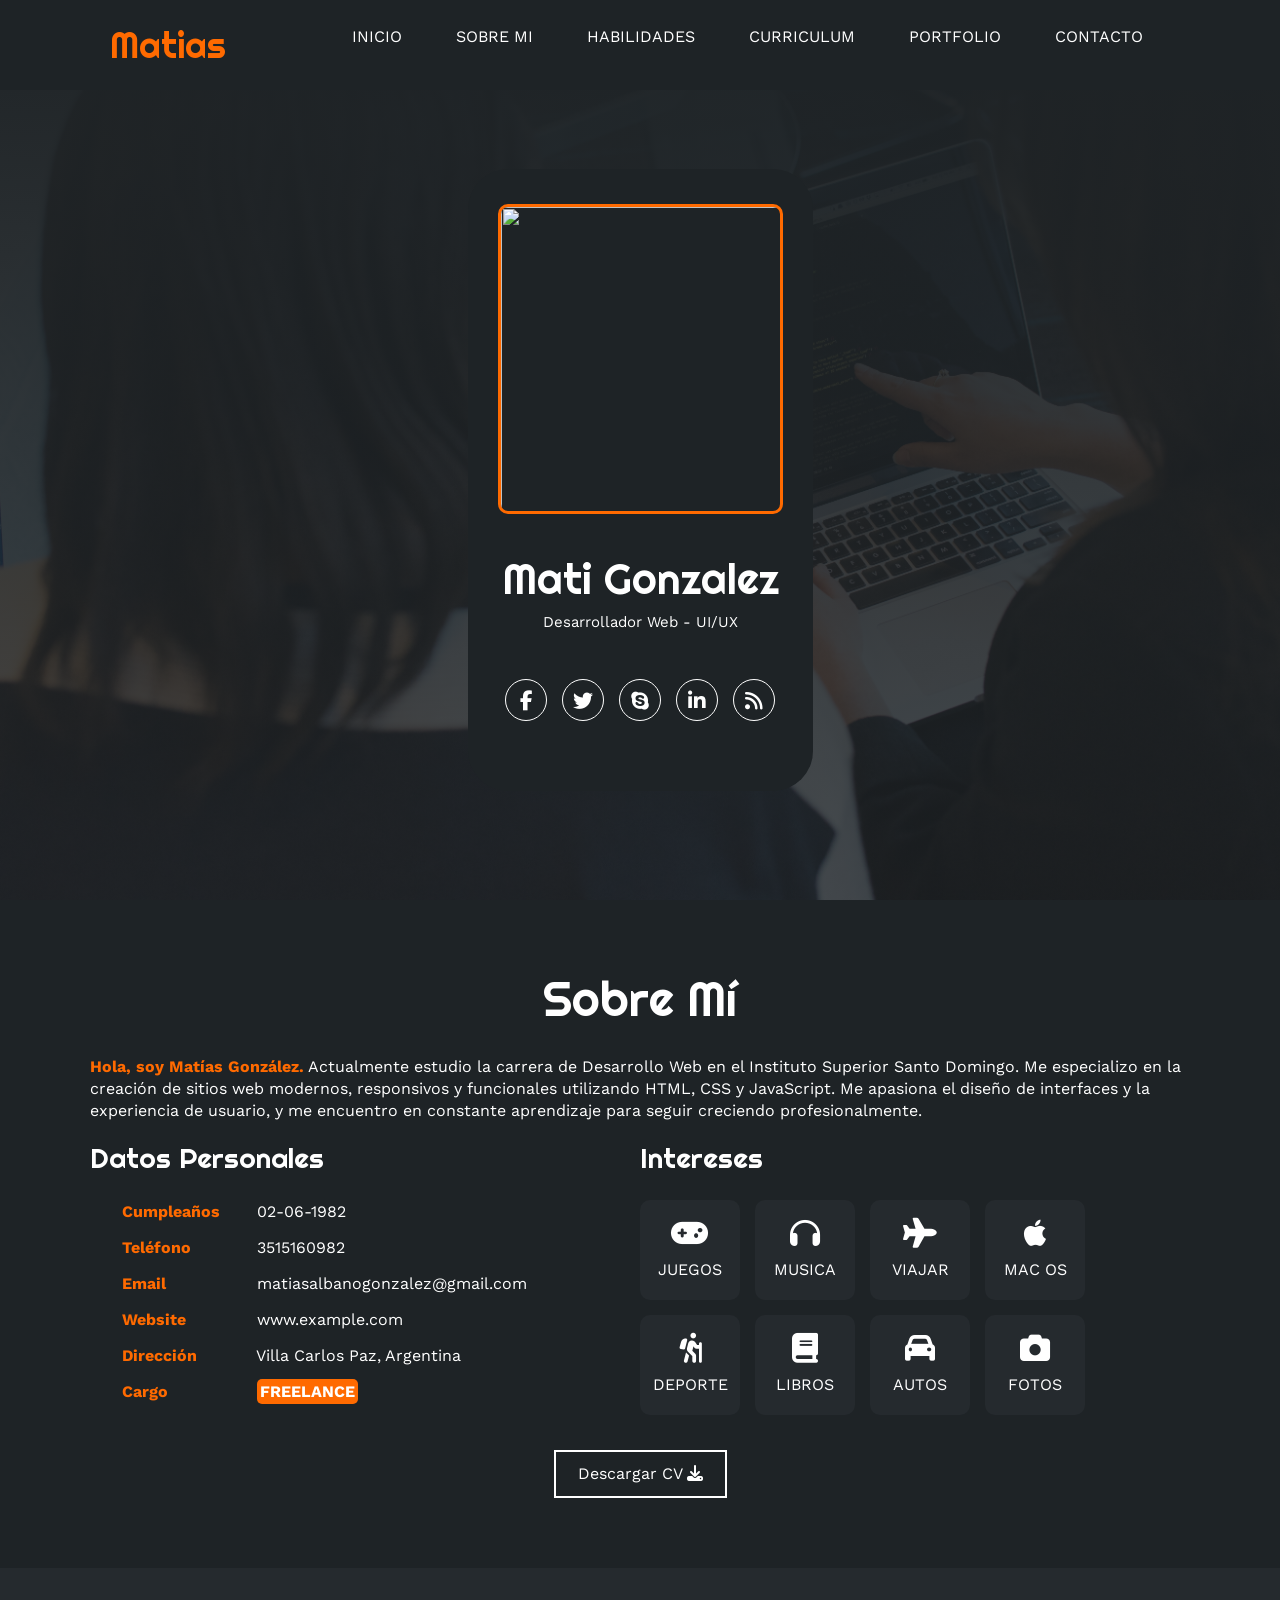
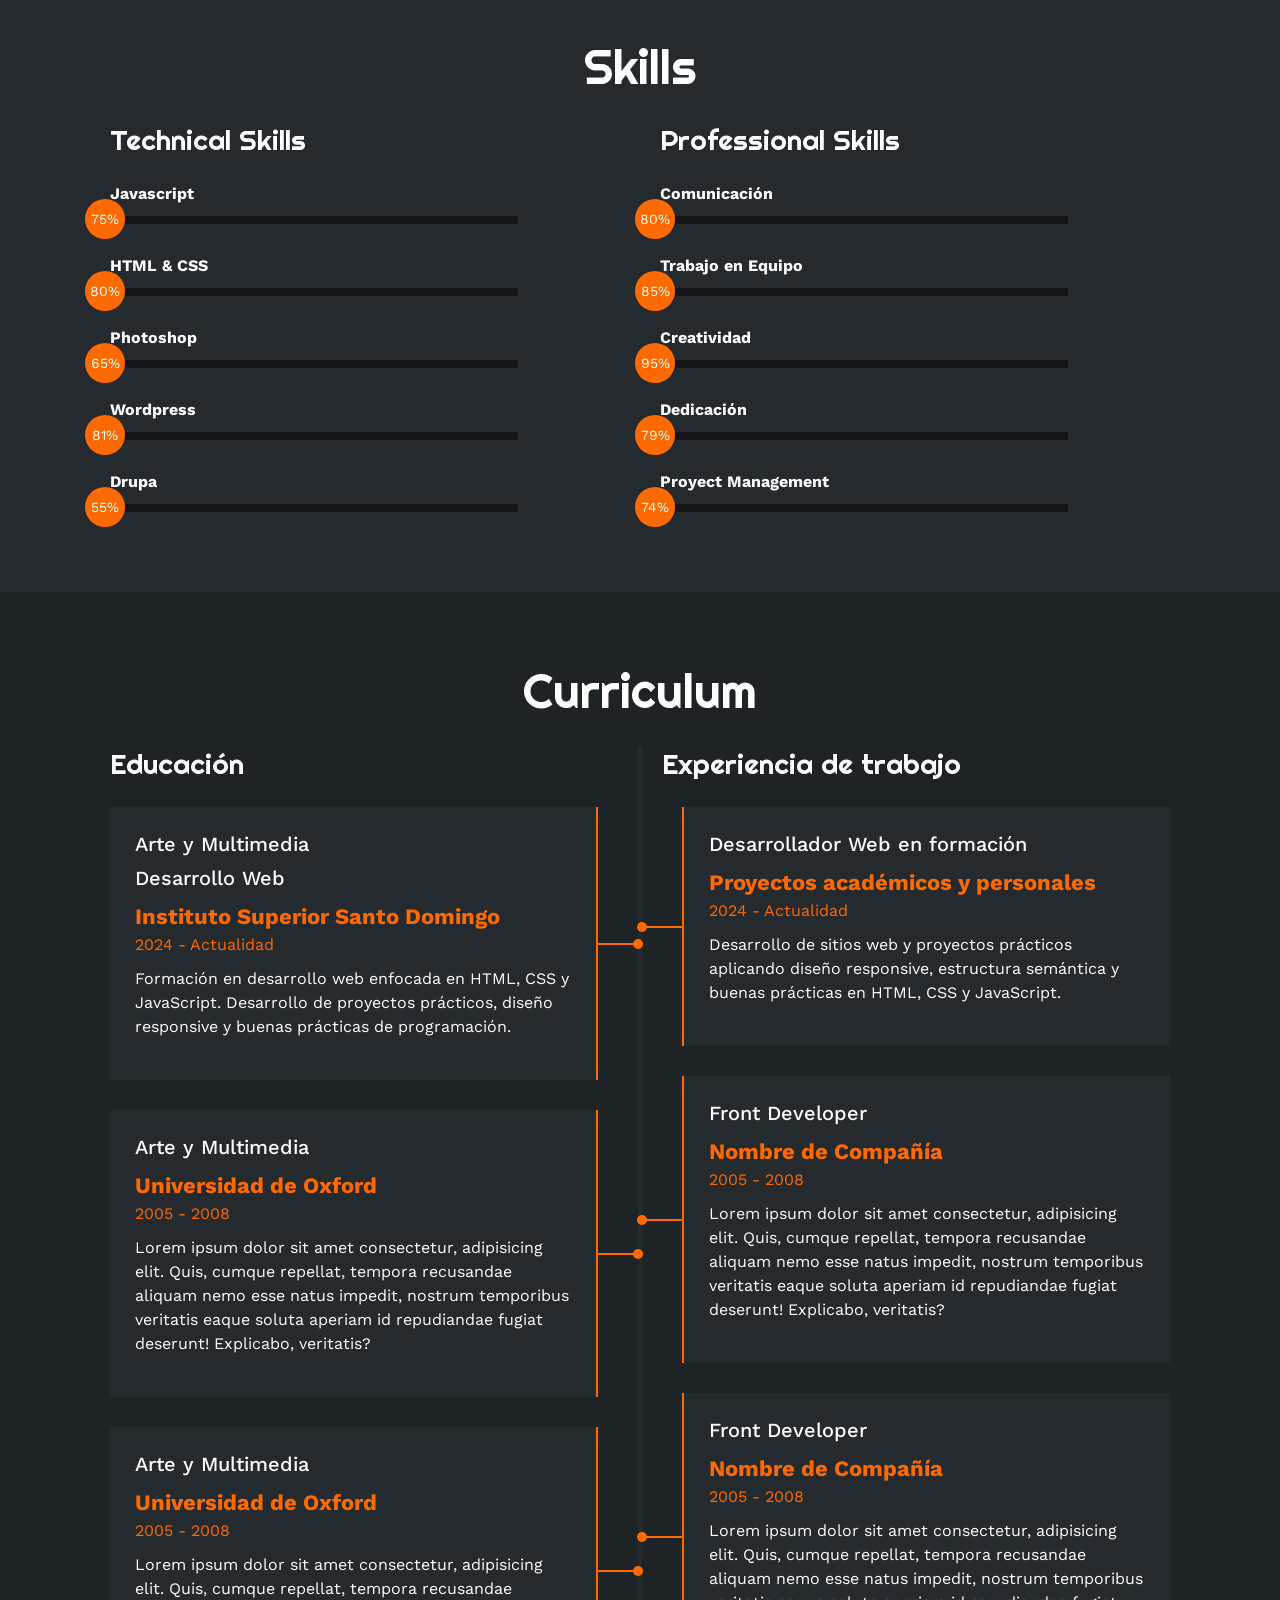
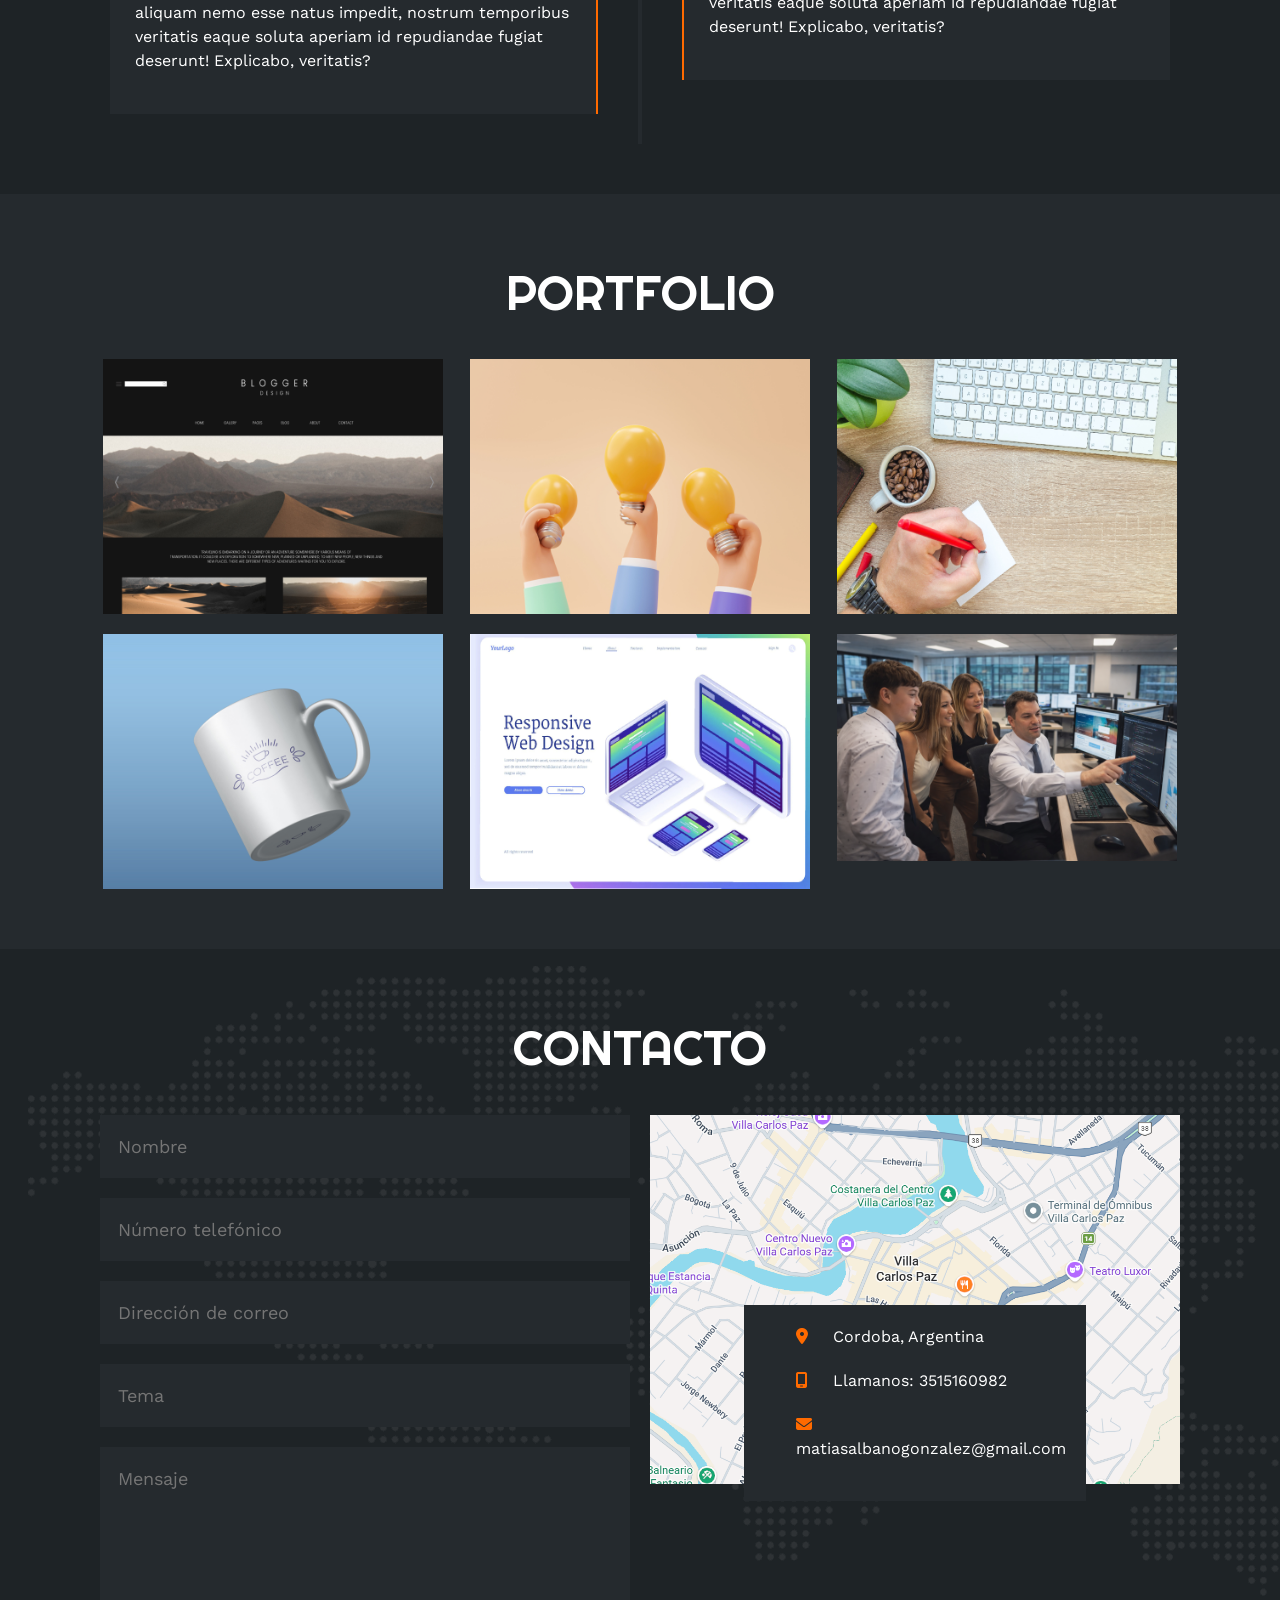
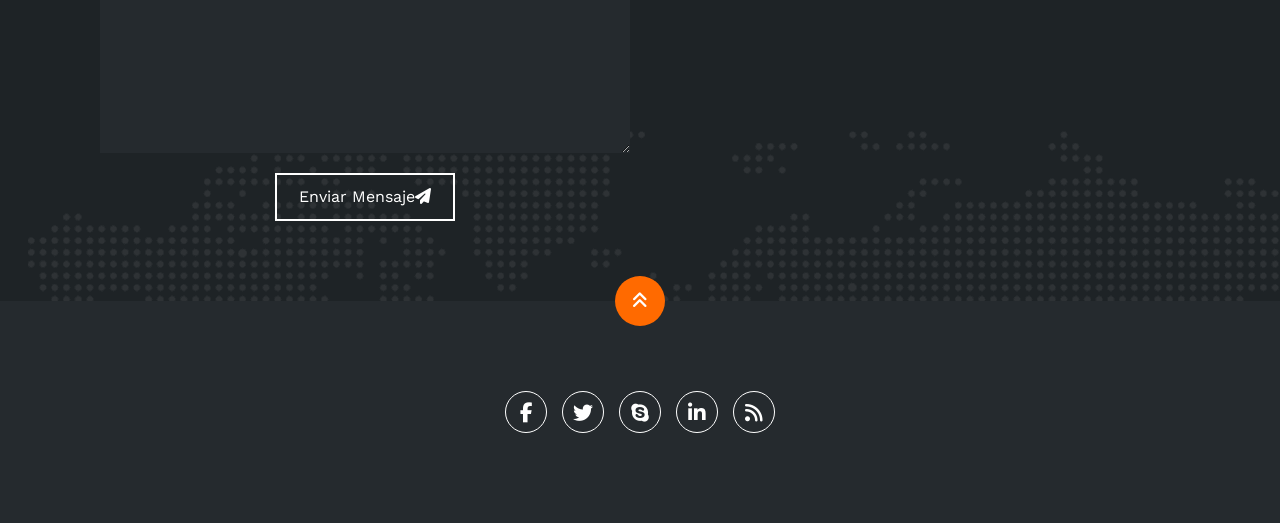
==== commit 3741ed3d: "1enlaces" ====
--- a/portfolio-Mati-main/index.html
+++ b/portfolio-Mati-main/index.html
@@ -312,48 +312,60 @@
         <div class="contenido-seccion">
             <h2>PORTFOLIO</h2>
             <div class="galeria">
-                <div class="proyecto">
-                    <img src="img/p1.jpg" alt="">
-                    <div class="overlay">
-                        <h3>Diseño Creativo</h3>
-                        <p>Fotografía</p>
-                    </div>
-                </div>
-                <div class="proyecto">
-                    <img src="img/p2.jpg" alt="">
-                    <div class="overlay">
-                        <h3>Diseño Creativo</h3>
-                        <p>Fotografía</p>
-                    </div>
-                </div>
-                <div class="proyecto">
-                    <img src="img/p3.jpg" alt="">
-                    <div class="overlay">
-                        <h3>Diseño Creativo</h3>
-                        <p>Fotografía</p>
-                    </div>
-                </div>
-                <div class="proyecto">
-                    <img src="img/p4.jpg" alt="">
-                    <div class="overlay">
-                        <h3>Diseño Creativo</h3>
-                        <p>Fotografía</p>
-                    </div>
-                </div>
-                <div class="proyecto">
-                    <img src="img/p5.jpg" alt="">
-                    <div class="overlay">
-                        <h3>Diseño Creativo</h3>
-                        <p>Fotografía</p>
-                    </div>
-                </div>
-                <div class="proyecto">
-                    <img src="img/asesorando.png" alt="">
-                    <div class="overlay">
-                        <h3>Diseño Creativo</h3>
-                        <p>Fotografía</p>
-                    </div>
-                </div>
+                <a href="project.html?id=1" class="proyecto-link">
+                    <div class="proyecto">
+                        <img src="img/p1.jpg" alt="">
+                        <div class="overlay">
+                            <h3>Diseño Creativo</h3>
+                            <p>Fotografía</p>
+                        </div>
+                    </div>
+                </a>
+                <a href="project.html?id=2" class="proyecto-link">
+                    <div class="proyecto">
+                        <img src="img/p2.jpg" alt="">
+                        <div class="overlay">
+                            <h3>Diseño Creativo</h3>
+                            <p>Fotografía</p>
+                        </div>
+                    </div>
+                </a>
+                <a href="project.html?id=3" class="proyecto-link">
+                    <div class="proyecto">
+                        <img src="img/p3.jpg" alt="">
+                        <div class="overlay">
+                            <h3>Diseño Creativo</h3>
+                            <p>Fotografía</p>
+                        </div>
+                    </div>
+                </a>
+                <a href="project.html?id=4" class="proyecto-link">
+                    <div class="proyecto">
+                        <img src="img/p4.jpg" alt="">
+                        <div class="overlay">
+                            <h3>Diseño Creativo</h3>
+                            <p>Fotografía</p>
+                        </div>
+                    </div>
+                </a>
+                <a href="project.html?id=5" class="proyecto-link">
+                    <div class="proyecto">
+                        <img src="img/p5.jpg" alt="">
+                        <div class="overlay">
+                            <h3>Diseño Creativo</h3>
+                            <p>Fotografía</p>
+                        </div>
+                    </div>
+                </a>
+                <a href="project.html?id=6" class="proyecto-link">
+                    <div class="proyecto">
+                        <img src="img/asesorando.png" alt="">
+                        <div class="overlay">
+                            <h3>Diseño Creativo</h3>
+                            <p>Fotografía</p>
+                        </div>
+                    </div>
+                </a>
             </div>
         </div>
     </section>
--- a/portfolio-Mati-main/estilo.css
+++ b/portfolio-Mati-main/estilo.css
@@ -47,13 +47,32 @@
     text-align: none;
     color: #fff;
     margin: 0 15px;
-    padding: 3px;
-    transition: .5s;
+    padding: 10px 12px;
+    transition: color 1s;
     text-decoration: none;
+    position: relative;
+    z-index: 2;
+    display: block;
+}
+
+.contenedor-header header nav ul li a::before {
+    content: '';
+    position: absolute;
+    top: 0;
+    left: 0;
+    width: 0;
+    height: 100%;
+    background-color: #ff6a00;
+    z-index: -1;
+    transition: width 1s;
 }
 
 .contenedor-header header nav ul li a:hover {
-    color: #ff6a00;
+    color: #fff;
+}
+
+.contenedor-header header nav ul li a:hover::before {
+    width: 100%;
 }
 
 .nav-responsive {
@@ -92,8 +111,8 @@
     border: 3px solid #ff6a00; /* más fino opcional */
     display: block;
     border-radius: 10px;       /* 👈 bordes suaves */
-    width: 280px;              /* controlás tamaño */
-    height: 300px;             /* forma rectangular */
+    width: 285px;              /* controlás tamaño */
+    height: 310px;             /* forma rectangular */
     object-fit: cover;       /* evita deformación */
 }
 
@@ -621,6 +640,8 @@
     height: fit-content;
     margin: 10px;
     cursor: pointer;
+    width: 100%;
+    transition: transform 0.3s ease;
 }
 
 .portfolio .galeria .proyecto img {
@@ -631,30 +652,48 @@
 .portfolio .galeria .proyecto .overlay {
     position: absolute;
     top: 0;
-    width: 100%;
+    left: 0;
+    width: 0;
     height: 100%;
     text-align: center;
-    background: linear-gradient(rgba(28, 182, 152, .8), rgba(28, 182, 152, .8));
+    background-color: #ff6a00;
     display: flex;
     flex-direction: column;
     justify-content: center;
-    transition: 1s;
+    transition: width 1s ease;
     font-size: 18px;
     letter-spacing: 3px;
-    opacity: 0;
+    overflow: hidden;
 }
 
 .portfolio .galeria .proyecto .overlay h3 {
     margin-bottom: 20px;
-    transition: 1s;
-}
-
-.portfolio .galeria .proyecto .overlay:hover {
-    opacity: 1;
-}
-
-.portfolio .galeria .proyecto .overlay:hover h3 {
+    transition: margin-bottom 1s;
+    color: #fff;
+}
+
+.portfolio .galeria .proyecto .overlay p {
+    color: #fff;
+}
+
+.portfolio .galeria .proyecto:hover .overlay {
+    width: 100%;
+}
+
+.portfolio .galeria .proyecto:hover .overlay h3 {
     margin-bottom: 0px;
+}
+
+/* Estilos para los links del portfolio */
+.portfolio .galeria .proyecto-link {
+    text-decoration: none;
+    color: inherit;
+    display: flex;
+    position: relative;
+}
+
+.portfolio .galeria .proyecto-link:hover .proyecto {
+    transform: translateY(-5px);
 }
 
 /* SECCION CONTACTO */
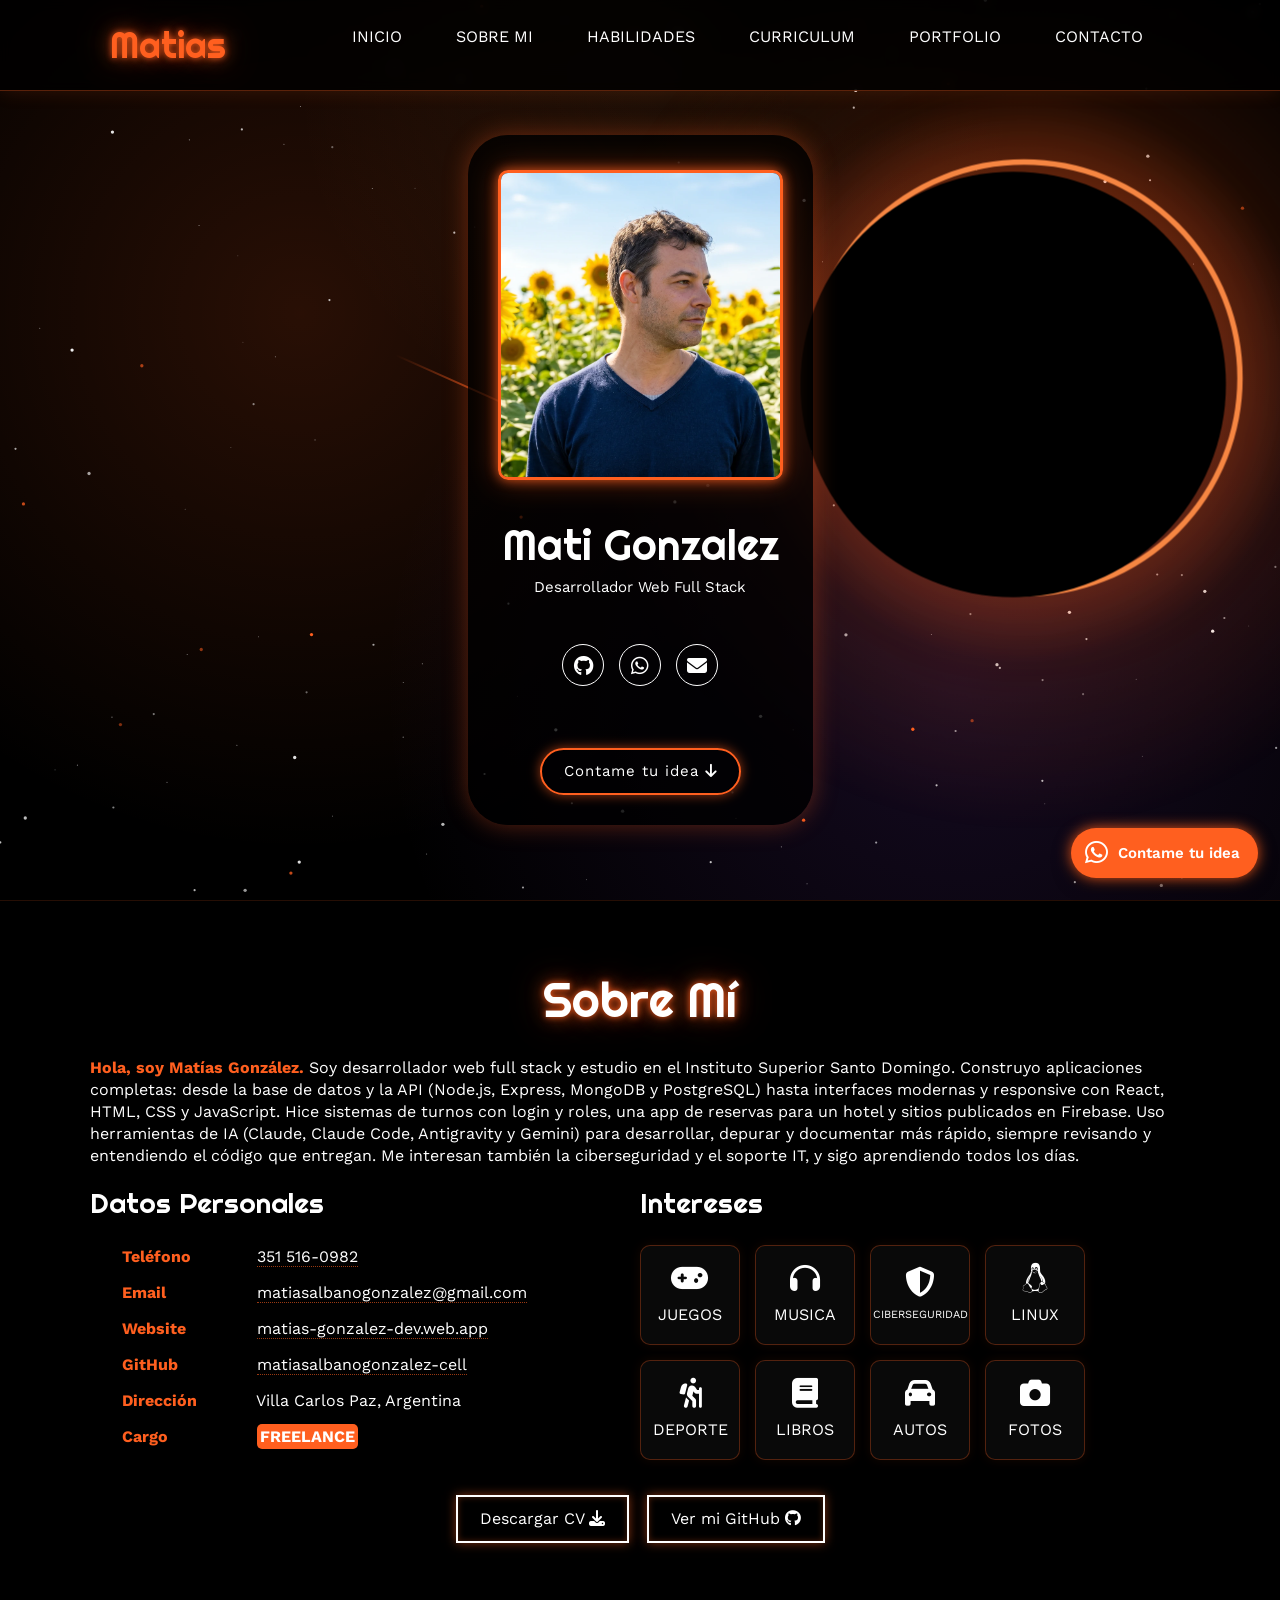
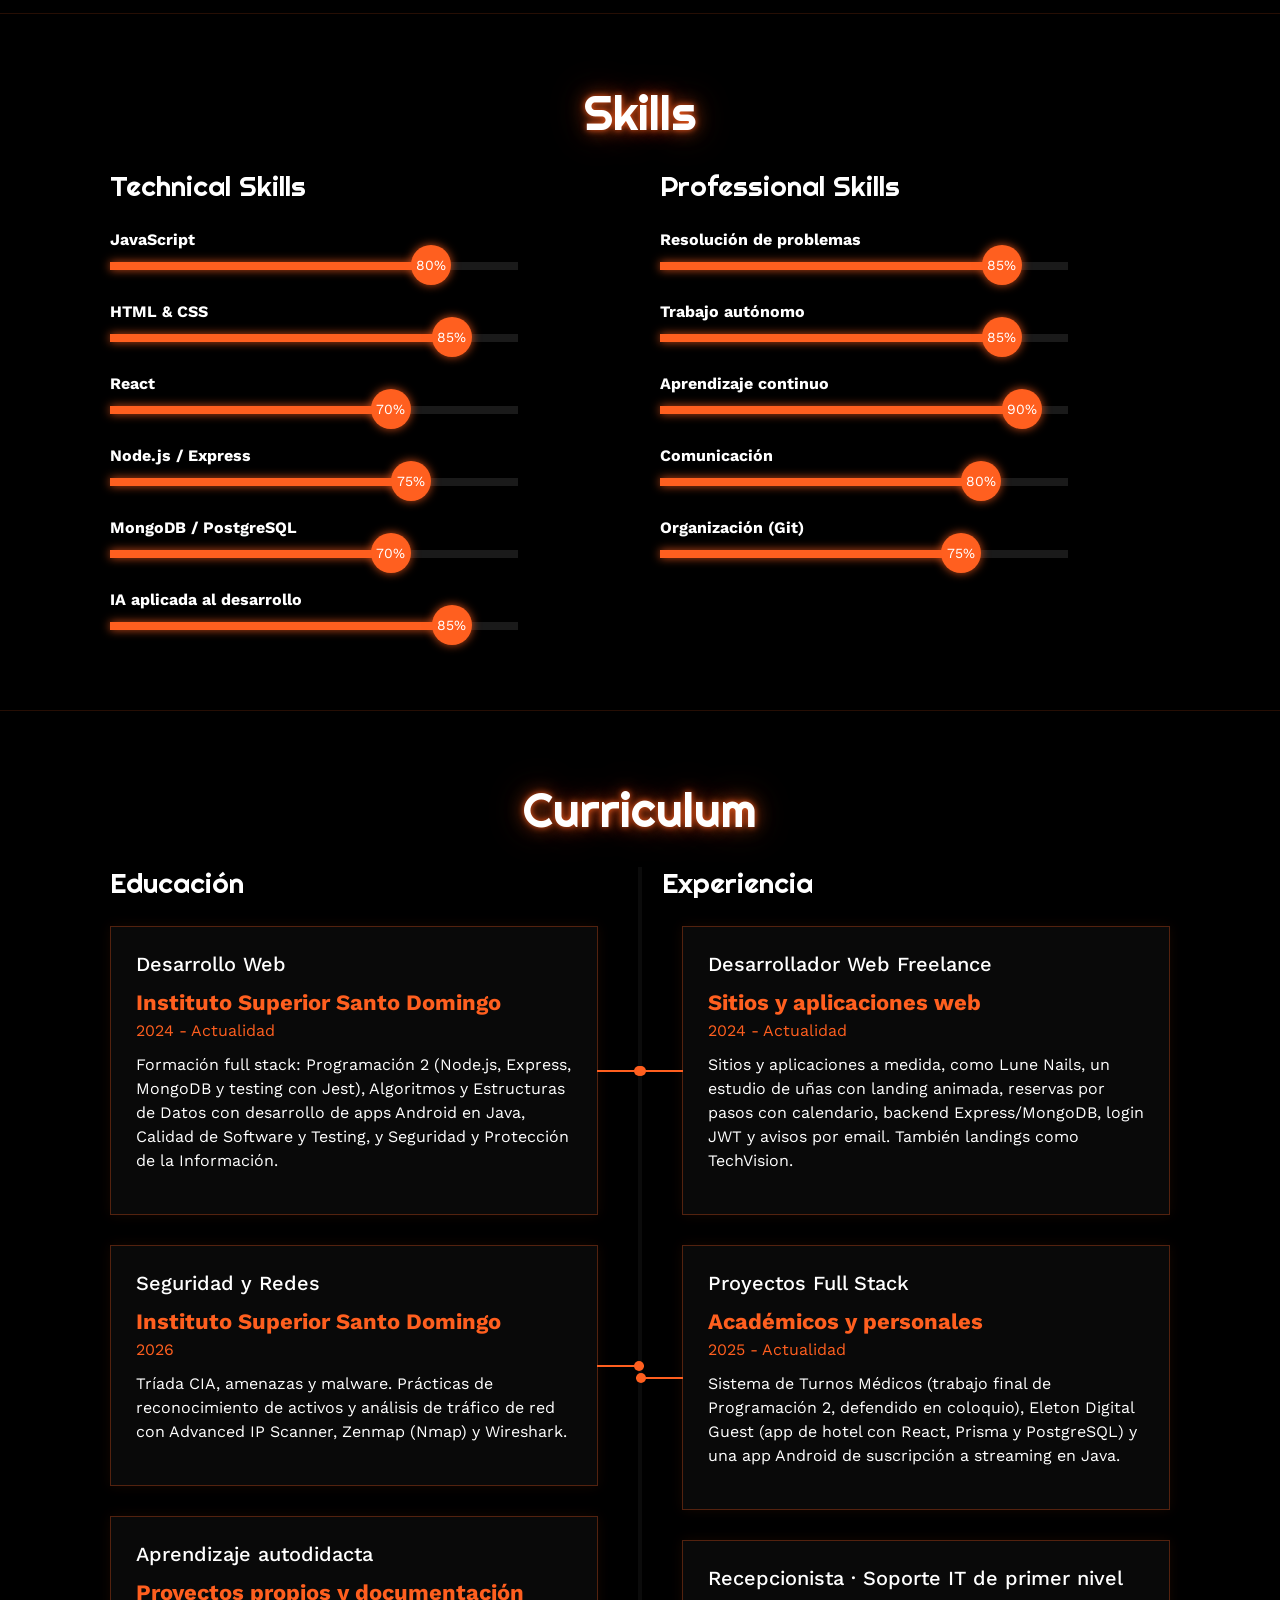
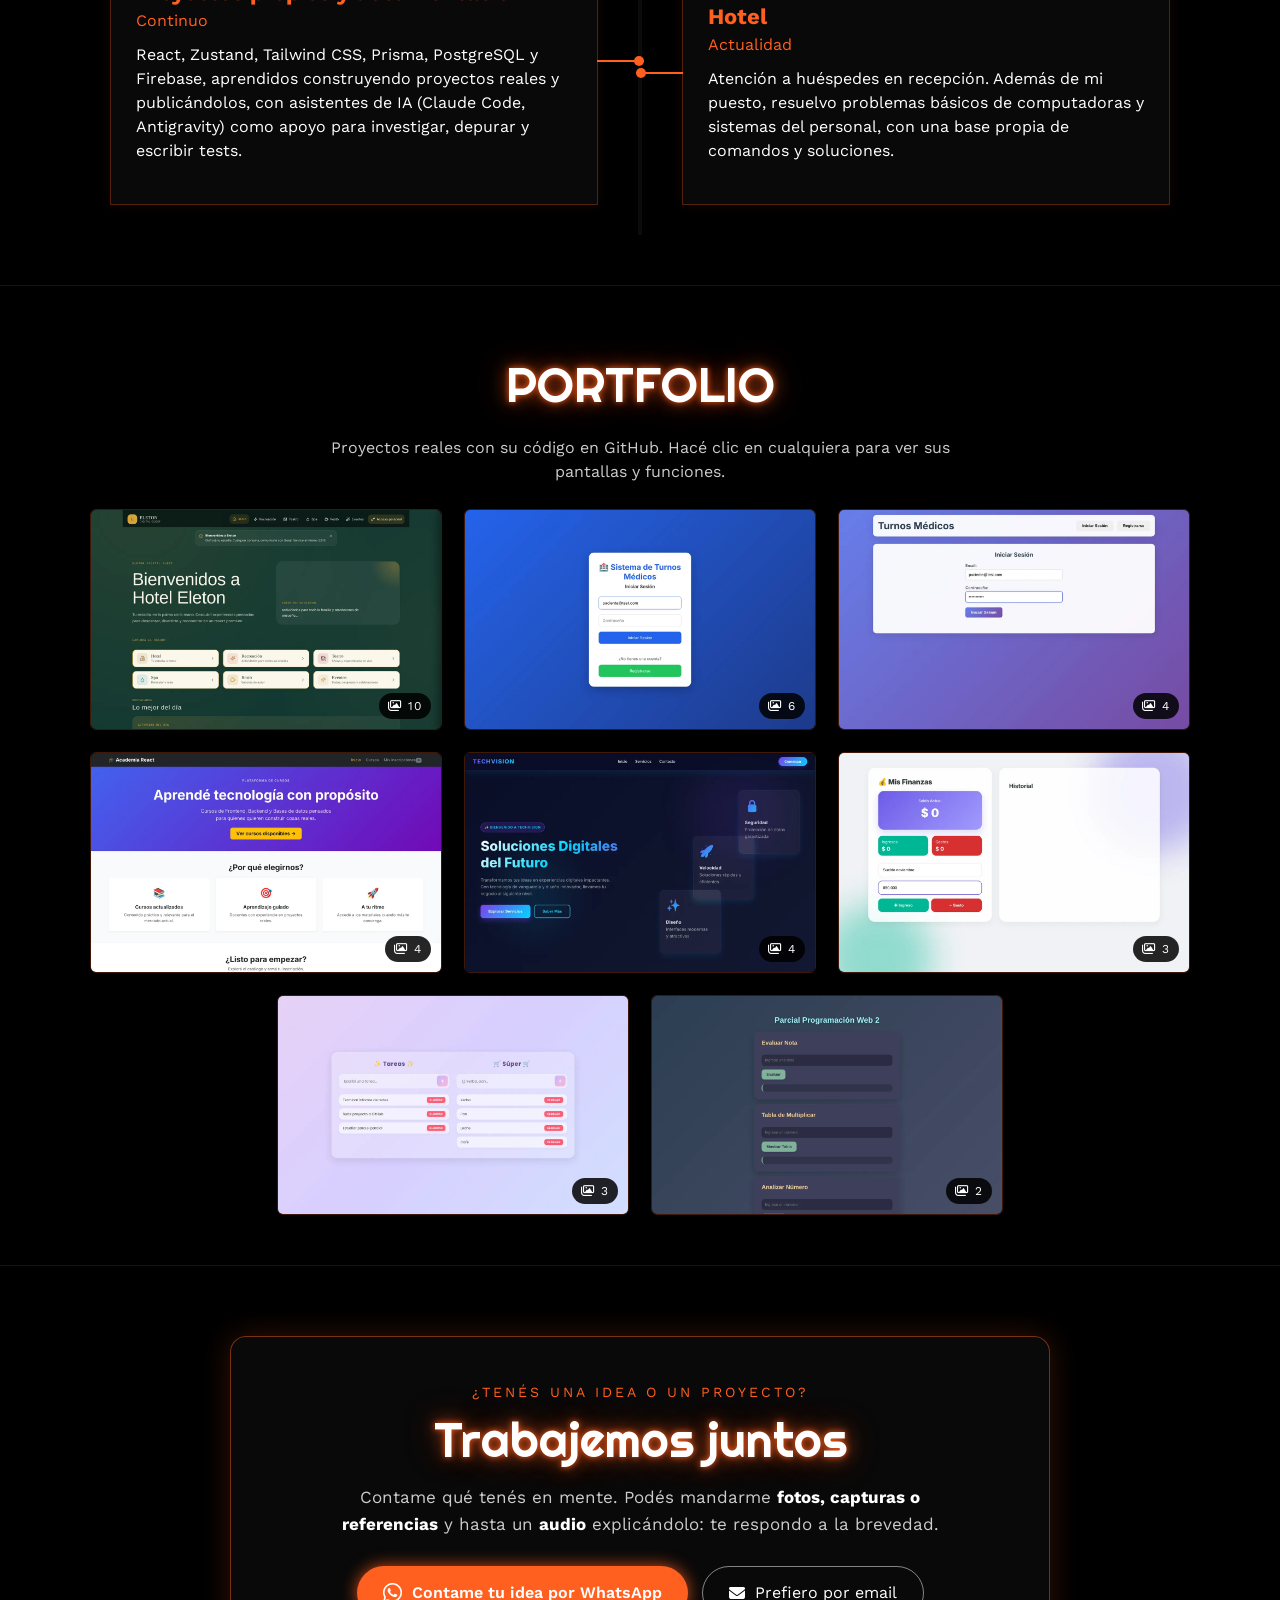
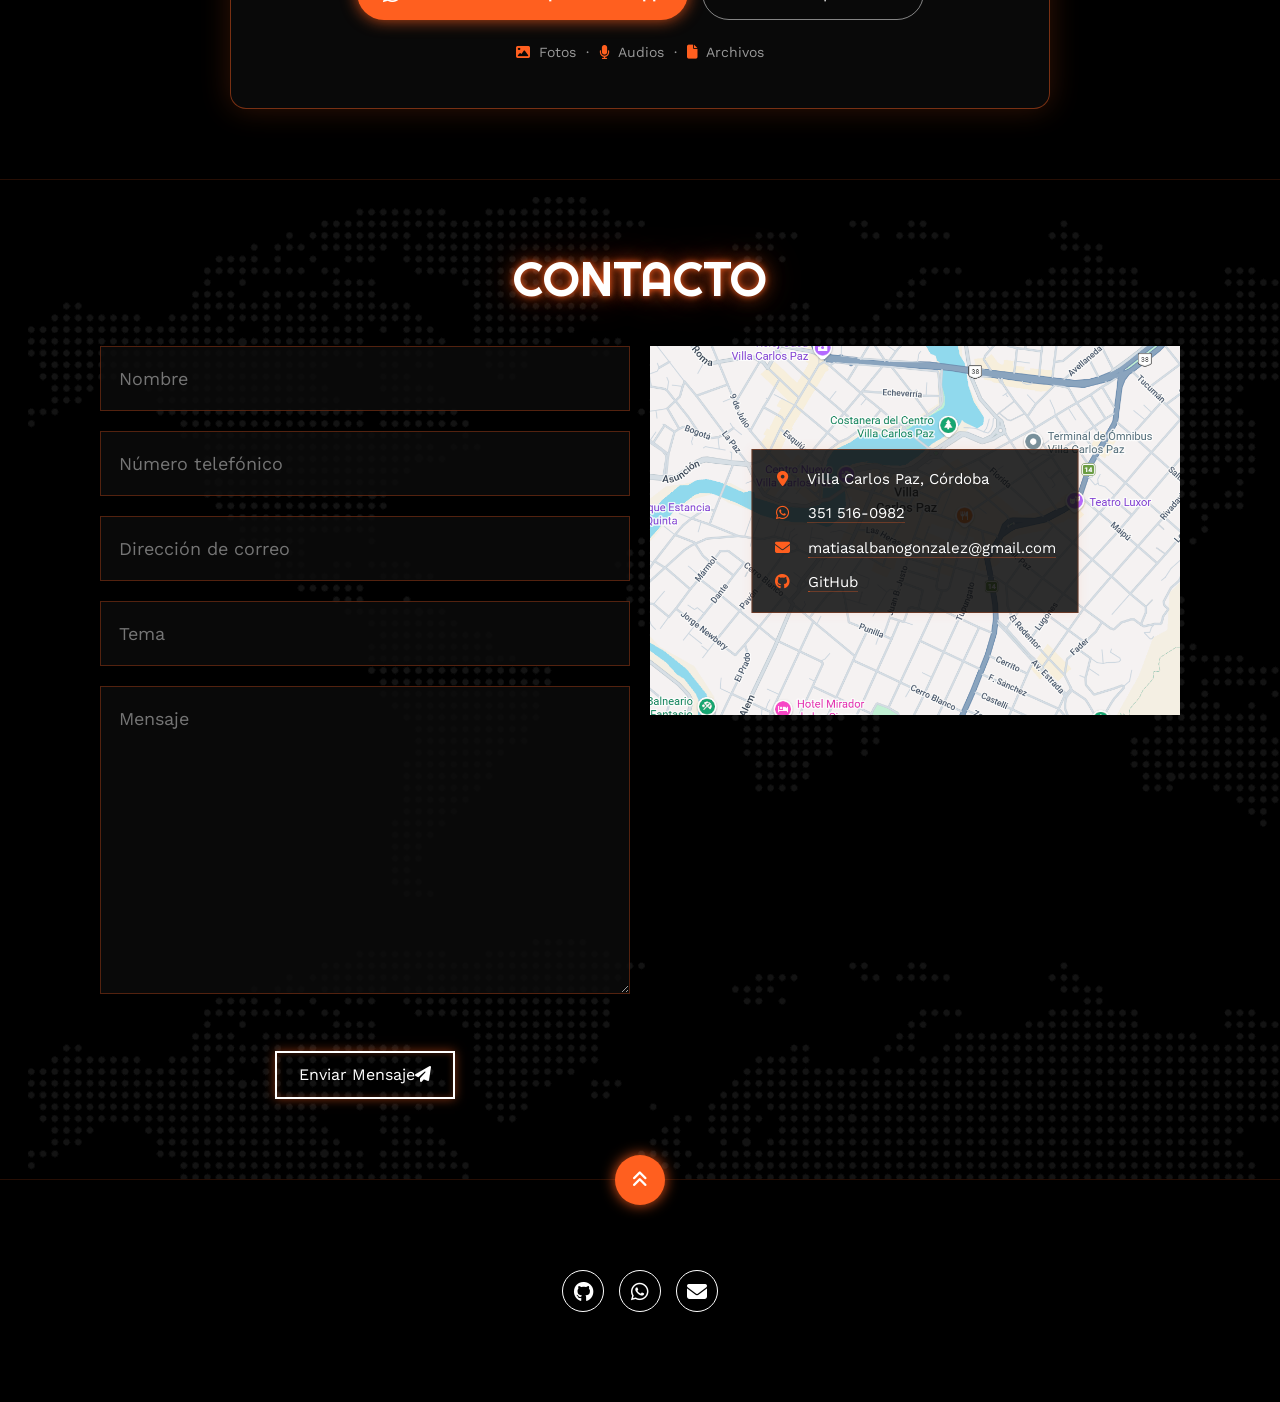
==== commit fb3cb9ec: "Add files via upload" ====
--- a/portfolio-Mati-main/index.html
+++ b/portfolio-Mati-main/index.html
@@ -5,8 +5,23 @@
     <meta http-equiv="X-UA-Compatible" content="IE=edge">
     <meta name="viewport" content="width=device-width, initial-scale=1.0">
     <link rel="stylesheet" href="https://cdnjs.cloudflare.com/ajax/libs/font-awesome/6.1.2/css/all.min.css" integrity="sha512-1sCRPdkRXhBV2PBLUdRb4tMg1w2YPf37qatUFeS7zlBy7jJI8Lf4VHwWfZZfpXtYSLy85pkm9GaYVYMfw5BC1A==" crossorigin="anonymous" referrerpolicy="no-referrer" />
-    <title>Portfolio</title>
-    <link rel="stylesheet" href="estilo.css">
+    <title>Matías González | Desarrollador Web Full Stack</title>
+    <meta name="description" content="Portfolio de Matías González, desarrollador web full stack en Villa Carlos Paz, Córdoba. Proyectos con React, Node.js, Express, MongoDB y PostgreSQL. ¿Tenés una idea? Trabajemos juntos.">
+    <meta name="theme-color" content="#000000">
+    <!-- Vista previa al compartir el link (WhatsApp, LinkedIn, Facebook) -->
+    <meta property="og:type" content="website">
+    <meta property="og:site_name" content="Matías González · Portfolio">
+    <meta property="og:title" content="Matías González | Desarrollador Web Full Stack">
+    <meta property="og:description" content="Aplicaciones web completas con React, Node.js y bases de datos. Mirá mis proyectos con sus pantallas y contame tu idea.">
+    <meta property="og:url" content="https://matias-gonzalez-dev.web.app/">
+    <meta property="og:image" content="https://matias-gonzalez-dev.web.app/img/og-portfolio.jpg">
+    <meta property="og:image:width" content="1200">
+    <meta property="og:image:height" content="630">
+    <meta property="og:image:alt" content="Matías González, Desarrollador Web Full Stack">
+    <meta property="og:locale" content="es_AR">
+    <meta name="twitter:card" content="summary_large_image">
+    <meta name="twitter:image" content="https://matias-gonzalez-dev.web.app/img/og-portfolio.jpg">
+    <link rel="stylesheet" href="estilo.css?v=12">
     <link href="https://cdn.jsdelivr.net/npm/bootstrap@5.3.3/dist/css/bootstrap.min.css" rel="stylesheet">
 </head>
 <body>
@@ -15,7 +30,7 @@
     <div class="contenedor-header">
         <header>
             <div class="logo">
-                <a href="#">Matias</a>
+                <a href="#inicio">Matias</a>
             </div>
             <nav id="nav">
                 <ul>
@@ -37,17 +52,18 @@
     <section id="inicio" class="inicio">
         <div class="contenido-banner">
             <div class="contenedor-img">
-                <img src="img/perfil.png" alt="">
+                <img src="img/perfil.webp" alt="Matías González" width="285" height="310">
             </div>
             <h1>Mati Gonzalez</h1>
-            <h2>Desarrollador Web - UI/UX</h2>
+            <h2>Desarrollador Web Full Stack</h2>
             <div class="redes">
-                <a href="#"><i class="fa-brands fa-facebook-f"></i></a>
-                <a href="#"><i class="fa-brands fa-twitter"></i></a>
-                <a href="#"><i class="fa-brands fa-skype"></i></a>
-                <a href="#"><i class="fa-brands fa-linkedin-in"></i></a>
-                <a href="#"><i class="fa-solid fa-rss"></i></a>
-            </div>
+                <a href="https://github.com/matiasalbanogonzalez-cell" target="_blank" rel="noopener" title="GitHub" aria-label="GitHub"><i class="fa-brands fa-github"></i></a>
+                <a href="https://wa.me/5493515160982" target="_blank" rel="noopener" title="WhatsApp" aria-label="WhatsApp"><i class="fa-brands fa-whatsapp"></i></a>
+                <a href="mailto:matiasalbanogonzalez@gmail.com" title="Email" aria-label="Email"><i class="fa-solid fa-envelope"></i></a>
+                <!-- LinkedIn: cuando tengas el link, descomentá esta línea y pegalo en href
+                <a href="https://www.linkedin.com/in/TU-USUARIO" target="_blank" rel="noopener" title="LinkedIn" aria-label="LinkedIn"><i class="fa-brands fa-linkedin-in"></i></a> -->
+            </div>
+            <a href="#trabajemos" class="cta-portada">Contame tu idea <i class="fa-solid fa-arrow-down"></i></a>
         </div>
     </section>
 
@@ -56,28 +72,32 @@
     
         <div class="contenido-seccion">
             <h2>Sobre Mí</h2>
-            <p><span>Hola, soy Matías González.</span> Actualmente estudio la carrera de Desarrollo Web en el Instituto Superior Santo Domingo. Me especializo en la creación de sitios web modernos, responsivos y funcionales utilizando HTML, CSS y JavaScript. Me apasiona el diseño de interfaces y la experiencia de usuario, 
-                y me encuentro en constante aprendizaje para seguir creciendo profesionalmente.</p>
+            <p><span>Hola, soy Matías González.</span> Soy desarrollador web full stack y estudio en el Instituto Superior Santo Domingo.
+                Construyo aplicaciones completas: desde la base de datos y la API (Node.js, Express, MongoDB y PostgreSQL) hasta interfaces
+                modernas y responsive con React, HTML, CSS y JavaScript. Hice sistemas de turnos con login y roles, una app de reservas para un hotel
+                y sitios publicados en Firebase. Uso herramientas de IA (Claude, Claude Code, Antigravity y Gemini) para desarrollar,
+                depurar y documentar más rápido, siempre revisando y entendiendo el código que entregan.
+                Me interesan también la ciberseguridad y el soporte IT, y sigo aprendiendo todos los días.</p>
             <div class="fila">
                 <!-- datos personales -->
                 <div class="col">
                     <h3>Datos Personales</h3>
                     <ul>
                         <li>
-                            <strong>Cumpleaños</strong>
-                            02-06-1982
-                        </li>
-                        <li>
                             <strong>Teléfono</strong>
-                            3515160982
+                            <a href="https://wa.me/5493515160982" target="_blank" rel="noopener" class="dato-link">351 516-0982</a>
                         </li>
                         <li>
                             <strong>Email</strong>
-                            matiasalbanogonzalez@gmail.com
+                            <a href="mailto:matiasalbanogonzalez@gmail.com" class="dato-link">matiasalbanogonzalez@gmail.com</a>
                         </li>
                         <li>
                             <strong>Website</strong>
-                            www.example.com
+                            <a href="https://matias-gonzalez-dev.web.app" class="dato-link">matias-gonzalez-dev.web.app</a>
+                        </li>
+                        <li>
+                            <strong>GitHub</strong>
+                            <a href="https://github.com/matiasalbanogonzalez-cell" target="_blank" rel="noopener" class="dato-link">matiasalbanogonzalez-cell</a>
                         </li>
                         <li>
                             <strong>Dirección</strong>
@@ -103,12 +123,12 @@
                             <span>MUSICA</span>
                         </div>
                         <div class="interes">
-                            <i class="fa-solid fa-plane"></i>
-                            <span>VIAJAR</span>
-                        </div>
-                        <div class="interes">
-                            <i class="fa-brands fa-apple"></i>
-                            <span>MAC OS</span>
+                            <i class="fa-solid fa-shield-halved"></i>
+                            <span class="interes-largo">CIBERSEGURIDAD</span>
+                        </div>
+                        <div class="interes">
+                            <i class="fa-brands fa-linux"></i>
+                            <span>LINUX</span>
                         </div>
                         <div class="interes">
                             <i class="fa-solid fa-person-hiking"></i>
@@ -130,10 +150,20 @@
                     </div>
                 </div>
             </div>
-            <button>
-                Descargar CV <i class="fa-solid fa-download"></i>
-                <span class="overlay"></span>
-            </button>
+            <div class="botones-sobremi">
+                <a href="cv/CV-Matias-Gonzalez.pdf" download="CV-Matias-Gonzalez.pdf" class="boton-link">
+                    <button>
+                        Descargar CV <i class="fa-solid fa-download"></i>
+                        <span class="overlay"></span>
+                    </button>
+                </a>
+                <a href="https://github.com/matiasalbanogonzalez-cell" target="_blank" rel="noopener" class="boton-link">
+                    <button>
+                        Ver mi GitHub <i class="fa-brands fa-github"></i>
+                        <span class="overlay"></span>
+                    </button>
+                </a>
+            </div>
         </div>
     </section>
 
@@ -146,7 +176,31 @@
                 <div class="col">
                     <h3>Technical Skills</h3>
                     <div class="skill">
-                        <span>Javascript</span>
+                        <span>JavaScript</span>
+                        <div class="barra-skill">
+                            <div class="progreso">
+                                <span>80%</span>
+                            </div>
+                        </div>
+                    </div>
+                    <div class="skill">
+                        <span>HTML & CSS</span>
+                        <div class="barra-skill">
+                            <div class="progreso">
+                                <span>85%</span>
+                            </div>
+                        </div>
+                    </div>
+                    <div class="skill">
+                        <span>React</span>
+                        <div class="barra-skill">
+                            <div class="progreso">
+                                <span>70%</span>
+                            </div>
+                        </div>
+                    </div>
+                    <div class="skill">
+                        <span>Node.js / Express</span>
                         <div class="barra-skill">
                             <div class="progreso">
                                 <span>75%</span>
@@ -154,7 +208,51 @@
                         </div>
                     </div>
                     <div class="skill">
-                        <span>HTML & CSS</span>
+                        <span>MongoDB / PostgreSQL</span>
+                        <div class="barra-skill">
+                            <div class="progreso">
+                                <span>70%</span>
+                            </div>
+                        </div>
+                    </div>
+                    <div class="skill">
+                        <span>IA aplicada al desarrollo</span>
+                        <div class="barra-skill">
+                            <div class="progreso">
+                                <span>85%</span>
+                            </div>
+                        </div>
+                    </div>
+                </div>
+                <!-- Professional Skills -->
+                <div class="col">
+                    <h3>Professional Skills</h3>
+                    <div class="skill">
+                        <span>Resolución de problemas</span>
+                        <div class="barra-skill">
+                            <div class="progreso">
+                                <span>85%</span>
+                            </div>
+                        </div>
+                    </div>
+                    <div class="skill">
+                        <span>Trabajo autónomo</span>
+                        <div class="barra-skill">
+                            <div class="progreso">
+                                <span>85%</span>
+                            </div>
+                        </div>
+                    </div>
+                    <div class="skill">
+                        <span>Aprendizaje continuo</span>
+                        <div class="barra-skill">
+                            <div class="progreso">
+                                <span>90%</span>
+                            </div>
+                        </div>
+                    </div>
+                    <div class="skill">
+                        <span>Comunicación</span>
                         <div class="barra-skill">
                             <div class="progreso">
                                 <span>80%</span>
@@ -162,70 +260,10 @@
                         </div>
                     </div>
                     <div class="skill">
-                        <span>Photoshop</span>
-                        <div class="barra-skill">
-                            <div class="progreso">
-                                <span>65%</span>
-                            </div>
-                        </div>
-                    </div>
-                    <div class="skill">
-                        <span>Wordpress</span>
-                        <div class="barra-skill">
-                            <div class="progreso">
-                                <span>81%</span>
-                            </div>
-                        </div>
-                    </div>
-                    <div class="skill">
-                        <span>Drupa</span>
-                        <div class="barra-skill">
-                            <div class="progreso">
-                                <span>55%</span>
-                            </div>
-                        </div>
-                    </div>
-                </div>
-                <!-- Professional Skills -->
-                <div class="col">
-                    <h3>Professional Skills</h3>
-                    <div class="skill">
-                        <span>Comunicación</span>
-                        <div class="barra-skill">
-                            <div class="progreso">
-                                <span>80%</span>
-                            </div>
-                        </div>
-                    </div>
-                    <div class="skill">
-                        <span>Trabajo en Equipo</span>
-                        <div class="barra-skill">
-                            <div class="progreso">
-                                <span>85%</span>
-                            </div>
-                        </div>
-                    </div>
-                    <div class="skill">
-                        <span>Creatividad</span>
-                        <div class="barra-skill">
-                            <div class="progreso">
-                                <span>95%</span>
-                            </div>
-                        </div>
-                    </div>
-                    <div class="skill">
-                        <span>Dedicación</span>
-                        <div class="barra-skill">
-                            <div class="progreso">
-                                <span>79%</span>
-                            </div>
-                        </div>
-                    </div>
-                    <div class="skill">
-                        <span>Proyect Management</span>
-                        <div class="barra-skill">
-                            <div class="progreso">
-                                <span>74%</span>
+                        <span>Organización (Git)</span>
+                        <div class="barra-skill">
+                            <div class="progreso">
+                                <span>75%</span>
                             </div>
                         </div>
                     </div>
@@ -242,30 +280,33 @@
                 <div class="col izquierda">
                     <h3>Educación</h3>
                     <div class="item izq">
-                        <h4>Arte y Multimedia</h4>
                         <h4>Desarrollo Web</h4>
-<span class="casa">Instituto Superior Santo Domingo</span>
-<span class="fecha">2024 - Actualidad</span>
-<p>Formación en desarrollo web enfocada en HTML, CSS y JavaScript. Desarrollo de proyectos prácticos, 
-    diseño responsive y buenas prácticas de programación.</p>
+                        <span class="casa">Instituto Superior Santo Domingo</span>
+                        <span class="fecha">2024 - Actualidad</span>
+                        <p>Formación full stack: Programación 2 (Node.js, Express, MongoDB y testing con Jest),
+                            Algoritmos y Estructuras de Datos con desarrollo de apps Android en Java,
+                            Calidad de Software y Testing, y Seguridad y Protección de la Información.</p>
                         <div class="conectori">
                             <div class="circuloi"></div>
                         </div>
                     </div>
                     <div class="item izq">
-                        <h4>Arte y Multimedia</h4>
-                        <span class="casa">Universidad de Oxford</span>
-                        <span class="fecha">2005 - 2008</span>
-                        <p>Lorem ipsum dolor sit amet consectetur, adipisicing elit. Quis, cumque repellat, tempora recusandae aliquam nemo esse natus impedit, nostrum temporibus veritatis eaque soluta aperiam id repudiandae fugiat deserunt! Explicabo, veritatis?</p>
+                        <h4>Seguridad y Redes</h4>
+                        <span class="casa">Instituto Superior Santo Domingo</span>
+                        <span class="fecha">2026</span>
+                        <p>Tríada CIA, amenazas y malware. Prácticas de reconocimiento de activos
+                            y análisis de tráfico de red con Advanced IP Scanner, Zenmap (Nmap) y Wireshark.</p>
                         <div class="conectori">
                             <div class="circuloi"></div>
                         </div>
                     </div>
                     <div class="item izq">
-                        <h4>Arte y Multimedia</h4>
-                        <span class="casa">Universidad de Oxford</span>
-                        <span class="fecha">2005 - 2008</span>
-                        <p>Lorem ipsum dolor sit amet consectetur, adipisicing elit. Quis, cumque repellat, tempora recusandae aliquam nemo esse natus impedit, nostrum temporibus veritatis eaque soluta aperiam id repudiandae fugiat deserunt! Explicabo, veritatis?</p>
+                        <h4>Aprendizaje autodidacta</h4>
+                        <span class="casa">Proyectos propios y documentación</span>
+                        <span class="fecha">Continuo</span>
+                        <p>React, Zustand, Tailwind CSS, Prisma, PostgreSQL y Firebase, aprendidos
+                            construyendo proyectos reales y publicándolos, con asistentes de IA
+                            (Claude Code, Antigravity) como apoyo para investigar, depurar y escribir tests.</p>
                         <div class="conectori">
                             <div class="circuloi"></div>
                         </div>
@@ -273,31 +314,35 @@
                 </div>
 
                 <div class="col derecha">
-                    <h3>Experiencia de trabajo</h3>
+                    <h3>Experiencia</h3>
                     <div class="item der">
-                        <h4>Desarrollador Web en formación</h4>
-<span class="casa">Proyectos académicos y personales</span>
-<span class="fecha">2024 - Actualidad</span>
-<p>Desarrollo de sitios web y proyectos prácticos aplicando diseño responsive, 
-    estructura semántica y buenas prácticas en HTML, CSS y JavaScript.</p>
+                        <h4>Desarrollador Web Freelance</h4>
+                        <span class="casa">Sitios y aplicaciones web</span>
+                        <span class="fecha">2024 - Actualidad</span>
+                        <p>Sitios y aplicaciones a medida, como Lune Nails, un estudio de uñas con landing animada,
+                            reservas por pasos con calendario, backend Express/MongoDB, login JWT y avisos por email.
+                            También landings como TechVision.</p>
                         <div class="conectord">
                             <div class="circulod"></div>
                         </div>
                     </div>
                     <div class="item der">
-                        <h4>Front Developer</h4>
-                        <span class="casa">Nombre de Compañía</span>
-                        <span class="fecha">2005 - 2008</span>
-                        <p>Lorem ipsum dolor sit amet consectetur, adipisicing elit. Quis, cumque repellat, tempora recusandae aliquam nemo esse natus impedit, nostrum temporibus veritatis eaque soluta aperiam id repudiandae fugiat deserunt! Explicabo, veritatis?</p>
+                        <h4>Proyectos Full Stack</h4>
+                        <span class="casa">Académicos y personales</span>
+                        <span class="fecha">2025 - Actualidad</span>
+                        <p>Sistema de Turnos Médicos (trabajo final de Programación 2, defendido en coloquio),
+                            Eleton Digital Guest (app de hotel con React, Prisma y PostgreSQL)
+                            y una app Android de suscripción a streaming en Java.</p>
                         <div class="conectord">
                             <div class="circulod"></div>
                         </div>
                     </div>
                     <div class="item der">
-                        <h4>Front Developer</h4>
-                        <span class="casa">Nombre de Compañía</span>
-                        <span class="fecha">2005 - 2008</span>
-                        <p>Lorem ipsum dolor sit amet consectetur, adipisicing elit. Quis, cumque repellat, tempora recusandae aliquam nemo esse natus impedit, nostrum temporibus veritatis eaque soluta aperiam id repudiandae fugiat deserunt! Explicabo, veritatis?</p>
+                        <h4>Recepcionista · Soporte IT de primer nivel</h4>
+                        <span class="casa">Hotel</span>
+                        <span class="fecha">Actualidad</span>
+                        <p>Atención a huéspedes en recepción. Además de mi puesto, resuelvo problemas básicos
+                            de computadoras y sistemas del personal, con una base propia de comandos y soluciones.</p>
                         <div class="conectord">
                             <div class="circulod"></div>
                         </div>
@@ -311,62 +356,29 @@
     <section id="portfolio" class="portfolio">
         <div class="contenido-seccion">
             <h2>PORTFOLIO</h2>
-            <div class="galeria">
-                <a href="project.html?id=1" class="proyecto-link">
-                    <div class="proyecto">
-                        <img src="img/p1.jpg" alt="">
-                        <div class="overlay">
-                            <h3>Diseño Creativo</h3>
-                            <p>Fotografía</p>
-                        </div>
-                    </div>
+            <p class="portfolio-intro">Proyectos reales con su código en GitHub. Hacé clic en cualquiera para ver sus pantallas y funciones.</p>
+            <div class="galeria" id="galeria">
+                <!-- Se completa con proyectos.js -->
+            </div>
+        </div>
+    </section>
+
+    <!-- SECCION TRABAJEMOS JUNTOS -->
+    <section id="trabajemos" class="trabajemos">
+        <div class="trabajemos-caja">
+            <p class="trabajemos-kicker">¿Tenés una idea o un proyecto?</p>
+            <h2>Trabajemos juntos</h2>
+            <p class="trabajemos-texto">Contame qué tenés en mente. Podés mandarme <strong>fotos, capturas o referencias</strong>
+                y hasta un <strong>audio</strong> explicándolo: te respondo a la brevedad.</p>
+            <div class="trabajemos-botones">
+                <a href="https://wa.me/5493515160982?text=Hola%20Mat%C3%ADas%21%20Vi%20tu%20portfolio%20y%20te%20quiero%20contar%20una%20idea%20/%20proyecto%3A%20" target="_blank" rel="noopener" class="btn-wa">
+                    <i class="fa-brands fa-whatsapp"></i> Contame tu idea por WhatsApp
                 </a>
-                <a href="project.html?id=2" class="proyecto-link">
-                    <div class="proyecto">
-                        <img src="img/p2.jpg" alt="">
-                        <div class="overlay">
-                            <h3>Diseño Creativo</h3>
-                            <p>Fotografía</p>
-                        </div>
-                    </div>
+                <a href="mailto:matiasalbanogonzalez@gmail.com" class="btn-mail">
+                    <i class="fa-solid fa-envelope"></i> Prefiero por email
                 </a>
-                <a href="project.html?id=3" class="proyecto-link">
-                    <div class="proyecto">
-                        <img src="img/p3.jpg" alt="">
-                        <div class="overlay">
-                            <h3>Diseño Creativo</h3>
-                            <p>Fotografía</p>
-                        </div>
-                    </div>
-                </a>
-                <a href="project.html?id=4" class="proyecto-link">
-                    <div class="proyecto">
-                        <img src="img/p4.jpg" alt="">
-                        <div class="overlay">
-                            <h3>Diseño Creativo</h3>
-                            <p>Fotografía</p>
-                        </div>
-                    </div>
-                </a>
-                <a href="project.html?id=5" class="proyecto-link">
-                    <div class="proyecto">
-                        <img src="img/p5.jpg" alt="">
-                        <div class="overlay">
-                            <h3>Diseño Creativo</h3>
-                            <p>Fotografía</p>
-                        </div>
-                    </div>
-                </a>
-                <a href="project.html?id=6" class="proyecto-link">
-                    <div class="proyecto">
-                        <img src="img/asesorando.png" alt="">
-                        <div class="overlay">
-                            <h3>Diseño Creativo</h3>
-                            <p>Fotografía</p>
-                        </div>
-                    </div>
-                </a>
-            </div>
+            </div>
+            <p class="trabajemos-nota"><i class="fa-solid fa-image"></i> Fotos &nbsp;·&nbsp; <i class="fa-solid fa-microphone"></i> Audios &nbsp;·&nbsp; <i class="fa-solid fa-file"></i> Archivos</p>
         </div>
     </section>
 
@@ -377,32 +389,39 @@
             <div class="fila">
                 <!-- Formulario -->
                 <div class="col">
-                    <input type="text" placeholder="Nombre">
-                    <input type="text" placeholder="Número telefónico">
-                    <input type="text" placeholder="Dirección de correo">
-                    <input type="text" placeholder="Tema">
-                    <textarea name="" id="" cols="30" rows="10" placeholder="Mensaje"></textarea>
-                    <button>
+                    <form id="form-contacto" novalidate>
+                    <input type="text" id="c-nombre" placeholder="Nombre" required>
+                    <input type="tel" id="c-telefono" placeholder="Número telefónico">
+                    <input type="email" id="c-email" placeholder="Dirección de correo">
+                    <input type="text" id="c-tema" placeholder="Tema">
+                    <textarea id="c-mensaje" cols="30" rows="10" placeholder="Mensaje" required></textarea>
+                    <p id="c-aviso" class="form-aviso" role="status"></p>
+                    <button type="submit">
                         Enviar Mensaje<i class="fa-solid fa-paper-plane"></i>
                         <span class="overlay"></span>
                     </button>
+                    </form>
                 </div>
                 <!-- Mapa -->
                 <div class="col">
-                    <img src="img/ubicacion.png" alt="">
+                    <img src="img/ubicacion.png" alt="Mapa de Villa Carlos Paz">
                     <div class="info">
                         <ul>
                             <li>
                                 <i class="fa-solid fa-location-dot"></i>
-                                Cordoba, Argentina
+                                Villa Carlos Paz, Córdoba
                             </li>
                             <li>
-                                <i class="fa-solid fa-mobile-screen"></i>
-                                Llamanos: 3515160982 
+                                <i class="fa-brands fa-whatsapp"></i>
+                                <a href="https://wa.me/5493515160982" target="_blank" rel="noopener" class="dato-link">351 516-0982</a>
                             </li>
                             <li>
                                 <i class="fa-solid fa-envelope"></i>
-                                matiasalbanogonzalez@gmail.com
+                                <a href="mailto:matiasalbanogonzalez@gmail.com" class="dato-link">matiasalbanogonzalez@gmail.com</a>
+                            </li>
+                            <li>
+                                <i class="fa-brands fa-github"></i>
+                                <a href="https://github.com/matiasalbanogonzalez-cell" target="_blank" rel="noopener" class="dato-link">GitHub</a>
                             </li>
                         </ul>
                     </div>
@@ -417,14 +436,50 @@
             <i class="fa-solid fa-angles-up"></i>
         </a>
         <div class="redes">
-            <a href="#"><i class="fa-brands fa-facebook-f"></i></a>
-            <a href="#"><i class="fa-brands fa-twitter"></i></a>
-            <a href="#"><i class="fa-brands fa-skype"></i></a>
-            <a href="#"><i class="fa-brands fa-linkedin-in"></i></a>
-            <a href="#"><i class="fa-solid fa-rss"></i></a>
+            <a href="https://github.com/matiasalbanogonzalez-cell" target="_blank" rel="noopener" title="GitHub" aria-label="GitHub"><i class="fa-brands fa-github"></i></a>
+            <a href="https://wa.me/5493515160982" target="_blank" rel="noopener" title="WhatsApp" aria-label="WhatsApp"><i class="fa-brands fa-whatsapp"></i></a>
+            <a href="mailto:matiasalbanogonzalez@gmail.com" title="Email" aria-label="Email"><i class="fa-solid fa-envelope"></i></a>
         </div>
     </footer>
 
-    <script src="script.js"></script>
+    <script src="proyectos.js?v=12"></script>
+    <script>
+        // Galería del portfolio armada desde proyectos.js
+        document.getElementById("galeria").innerHTML = proyectos.map(p => `
+            <a href="project.html?id=${p.id}" class="proyecto-link">
+                <div class="proyecto">
+                    <img src="${rutaPantalla(p, 1)}" alt="${p.titulo}" loading="lazy">
+                    <span class="proyecto-cant"><i class="fa-regular fa-images"></i> ${p.pantallas.length}</span>
+                    <div class="overlay">
+                        <h3>${p.titulo}</h3>
+                        <p>${p.categoria}</p>
+                    </div>
+                </div>
+            </a>`).join("");
+    </script>
+
+    <a href="https://wa.me/5493515160982?text=Hola%20Mat%C3%ADas%21%20Vi%20tu%20portfolio%20y%20te%20quiero%20contar%20una%20idea%20/%20proyecto%3A%20" target="_blank" rel="noopener" class="wa-flotante" aria-label="Contame tu idea por WhatsApp">
+        <i class="fa-brands fa-whatsapp"></i>
+        <span>Contame tu idea</span>
+    </a>
+
+    <script src="estrellas.js?v=12"></script>
+    <script src="script.js?v=12"></script>
+    <script>
+        // Formulario de contacto: arma el mail con los datos y abre el correo del visitante
+        document.getElementById("form-contacto").addEventListener("submit", e => {
+            e.preventDefault();
+            const v = id => document.getElementById(id).value.trim();
+            const aviso = document.getElementById("c-aviso");
+            if (!v("c-nombre") || !v("c-mensaje")) {
+                aviso.textContent = "Completá al menos tu nombre y el mensaje.";
+                return;
+            }
+            const asunto = v("c-tema") || "Contacto desde el portfolio";
+            const cuerpo = `${v("c-mensaje")}\n\n—\nNombre: ${v("c-nombre")}\nTeléfono: ${v("c-telefono") || "-"}\nEmail: ${v("c-email") || "-"}`;
+            abrirEmail(asunto, cuerpo);
+            aviso.textContent = "¡Listo! Se abrió tu correo con el mensaje armado: solo falta tocar Enviar.";
+        });
+    </script>
 </body>
 </html>
--- a/portfolio-Mati-main/estilo.css
+++ b/portfolio-Mati-main/estilo.css
@@ -14,7 +14,7 @@
 
 /* MENU */
 .contenedor-header {
-    background: #1e2326;
+    background: #000;
     position: fixed;
     width: 100%;
     top: 0;
@@ -34,7 +34,7 @@
 .contenedor-header header .logo a {
     font-family: 'Righteous';
     font-size: 36px;
-    color: #ff6a00;
+    color: #ff5f1f;
     text-decoration: none;
 }
 
@@ -62,7 +62,7 @@
     left: 0;
     width: 0;
     height: 100%;
-    background-color: #ff6a00;
+    background-color: #ff5f1f;
     z-index: -1;
     transition: width 1s;
 }
@@ -76,7 +76,7 @@
 }
 
 .nav-responsive {
-    background-color: #ff6a00;
+    background-color: #ff5f1f;
     color: #fff;
     padding: 5px 10px;
     border-radius: 5px;
@@ -86,7 +86,7 @@
 
 /* SECCION I N I C I O */
 .inicio {
-    background: linear-gradient(to top, rgba(30, 35, 38, .8), rgba(30, 35, 38, 1)), 
+    background: linear-gradient(to top, rgba(0, 0, 0, .8), rgba(0, 0, 0, 1)), 
     url(img/fondo.jpg);
     background-size: cover;
     height: 100vh;
@@ -98,7 +98,7 @@
 
 .inicio .contenido-banner {
     padding: 30px;
-    background-color: #1e2326;
+    background-color: #000;
     max-width: 350px;
     margin: auto;
     text-align: center;
@@ -108,7 +108,7 @@
 .inicio .contenido-banner img {
     
     margin-top: 5px;
-    border: 3px solid #ff6a00; /* más fino opcional */
+    border: 3px solid #ff5f1f; /* más fino opcional */
     display: block;
     border-radius: 10px;       /* 👈 bordes suaves */
     width: 285px;              /* controlás tamaño */
@@ -142,11 +142,11 @@
 }
 
 .inicio .contenido-banner .redes a:hover {
-    background-color: #ff6a00;
+    background-color: #ff5f1f;
 }
 
 .sobremi {
-    background-color: #1e2326;
+    background-color: #000;
     color: #fff;
     padding: 50px 20px;
 }
@@ -170,7 +170,7 @@
 }
 
 .sobremi .contenido-seccion p span {
-    color: #ff6a00;
+    color: #ff5f1f;
     font-weight: bold;
 }
 
@@ -198,12 +198,12 @@
 
 .sobremi .fila .col ul li strong {
     display: inline-block;
-    color: #ff6a00;
+    color: #ff5f1f;
     width: 130px;
 }
 
 .sobremi .fila .col ul li span {
-    background-color: #ff6a00;
+    background-color: #ff5f1f;
     padding: 3px;
     font-weight: bold;
     border-radius: 5px;
@@ -217,7 +217,7 @@
 .sobremi .fila .col .contenedor-intereses .interes {
     width: 100px;
     height: 100px;
-    background-color: #252A2E;
+    background-color: #0b0b0b;
     border-radius: 10px;
     margin: 0 15px 15px 0;
     display: flex;
@@ -228,7 +228,7 @@
 }
 
 .sobremi .fila .col .contenedor-intereses .interes:hover {
-    background-color: #ff6a00;
+    background-color: #ff5f1f;
 }
 
 .sobremi .fila .col .contenedor-intereses .interes i {
@@ -256,7 +256,7 @@
     left: 0;
     width: 0;
     height: 100%;
-    background-color: #ff6a00;
+    background-color: #ff5f1f;
     z-index: -1;
     transition: 1s;
 }
@@ -267,7 +267,7 @@
 
 /* SECCION S K I L L S */
 .skills {
-    background-color: #252A2E;
+    background-color: #0b0b0b;
     color: #fff;
     padding: 50px 20px;
 }
@@ -308,13 +308,13 @@
 .skills .skill .barra-skill {
     height: 8px;
     width: 80%;
-    background-color: #131517;
+    background-color: #1a1a1a;
     position: relative;
     margin-bottom: 30px;
 }
 
 .skills .skill .progreso {
-    background-color: #ff6a00;
+    background-color: #ff5f1f;
     position: absolute;
     top: 0;
     left: 0;
@@ -325,7 +325,7 @@
     position: absolute;
     height: 40px;
     width: 40px;
-    background-color: #ff6a00;
+    background-color: #ff5f1f;
     border-radius: 50px;
     line-height: 40px;
     text-align: center;
@@ -346,7 +346,7 @@
     }
 
     100% {
-        width: 75%;
+        width: 80%;
     }
 }
 
@@ -361,7 +361,7 @@
     }
 
     100% {
-        width: 89%;
+        width: 85%;
     }
 }
 
@@ -376,7 +376,7 @@
     }
 
     100% {
-        width: 95%;
+        width: 70%;
     }
 }
 
@@ -391,7 +391,7 @@
     }
 
     100% {
-        width: 81%;
+        width: 75%;
     }
 }
 
@@ -406,7 +406,7 @@
     }
 
     100% {
-        width: 55%;
+        width: 70%;
     }
 }
 
@@ -421,7 +421,7 @@
     }
 
     100% {
-        width: 80%;
+        width: 85%;
     }
 }
 
@@ -436,7 +436,7 @@
     }
 
     100% {
-        width: 70%;
+        width: 85%;
     }
 }
 
@@ -451,7 +451,7 @@
     }
 
     100% {
-        width: 99%;
+        width: 90%;
     }
 }
 
@@ -466,7 +466,7 @@
     }
 
     100% {
-        width: 65%;
+        width: 80%;
     }
 }
 
@@ -481,13 +481,28 @@
     }
 
     100% {
-        width: 94%;
+        width: 75%;
+    }
+}
+
+.skills .skill .ia {
+    width: 0%;
+    animation: 2s ia forwards;
+}
+
+@keyframes ia {
+    0% {
+        width: 0%;
+    }
+
+    100% {
+        width: 85%;
     }
 }
 
 /* SECCION CURRICULUM */
 .curriculum {
-    background-color: #1e2326;
+    background-color: #000;
     color: #fff;
     padding: 50px 20px;
 }
@@ -521,17 +536,17 @@
 }
 
 .curriculum .fila .izquierda {
-    border-right: 2px solid #252A2E;
+    border-right: 2px solid #0b0b0b;
 }
 
 .curriculum .fila .derecha {
-    border-left: 2px solid #252A2E;
+    border-left: 2px solid #0b0b0b;
 }
 
 .curriculum .fila .item {
     padding: 25px;
     margin-bottom: 30px;
-    background-color: #252A2E;
+    background-color: #0b0b0b;
     position: relative;
 }
 
@@ -541,7 +556,7 @@
 }
 
 .curriculum .fila .item .casa {
-    color: #ff6a00;
+    color: #ff5f1f;
     font-size: 22px;
     font-weight: bold;
     display: block;
@@ -549,7 +564,7 @@
 
 .curriculum .fila .item .fecha {
     display: block;
-    color: #ff6a00;
+    color: #ff5f1f;
     margin-bottom: 10px;
 }
 
@@ -558,18 +573,18 @@
 }
 
 .curriculum .fila .izq {
-    border-right: 2px solid #ff6a00;
+    border-right: 2px solid #ff5f1f;
     margin-right: 20px;
 }
 
 .curriculum .fila .der {
-    border-left: 2px solid #ff6a00;
+    border-left: 2px solid #ff5f1f;
     margin-left: 20px;
 }
 
 .curriculum .fila .item .conectori {
     height: 2px;
-    background-color: #ff6a00;
+    background-color: #ff5f1f;
     width: 47px;
     position: absolute;
     top: 50%;
@@ -582,7 +597,7 @@
     height: 10px;
     width: 10px;
     border-radius: 50%;
-    background-color: #ff6a00;
+    background-color: #ff5f1f;
     float: right;
     position: relative;
     bottom: 4px;
@@ -590,7 +605,7 @@
 
 .curriculum .fila .item .conectord {
     height: 2px;
-    background-color: #ff6a00;
+    background-color: #ff5f1f;
     width: 47px;
     position: absolute;
     top: 50%;
@@ -603,7 +618,7 @@
     height: 10px;
     width: 10px;
     border-radius: 50%;
-    background-color: #ff6a00;
+    background-color: #ff5f1f;
     float: left;
     position: relative;
     bottom: 4px;
@@ -611,7 +626,7 @@
 
 /* SECCION PORTFOLIO */
 .portfolio {
-    background-color: #252A2E;
+    background-color: #0b0b0b;
     color: #fff;
     padding: 50px 20px;
 }
@@ -656,7 +671,7 @@
     width: 0;
     height: 100%;
     text-align: center;
-    background-color: #ff6a00;
+    background-color: #ff5f1f;
     display: flex;
     flex-direction: column;
     justify-content: center;
@@ -696,10 +711,72 @@
     transform: translateY(-5px);
 }
 
+/* Portfolio: proyectos reales */
+.portfolio .portfolio-intro {
+    text-align: center;
+    color: #ccc;
+    margin: -5px auto 25px;
+    max-width: 640px;
+}
+
+.portfolio .galeria .proyecto {
+    overflow: hidden;
+    border-radius: 6px;
+    box-shadow: 0 8px 22px rgba(0, 0, 0, 0.35);
+}
+
+.portfolio .galeria .proyecto img {
+    aspect-ratio: 16 / 10;
+    object-fit: cover;
+    object-position: top;
+    background-color: #000;
+}
+
+.portfolio .galeria {
+    display: flex;
+    flex-wrap: wrap;
+    justify-content: center;
+    gap: 22px;
+}
+
+.portfolio .galeria .proyecto-link {
+    flex: 0 1 calc((100% - 44px) / 3);
+    min-width: 280px;
+}
+
+.portfolio .galeria .proyecto {
+    max-width: none;
+    margin: 0;
+}
+
+.portfolio .galeria .proyecto .overlay h3 {
+    font-size: 20px;
+    letter-spacing: 1px;
+    min-width: 280px;
+}
+
+.portfolio .galeria .proyecto .overlay p {
+    font-size: 14px;
+    letter-spacing: 1px;
+    min-width: 280px;
+}
+
+.portfolio .galeria .proyecto-cant {
+    position: absolute;
+    right: 10px;
+    bottom: 10px;
+    background: rgba(0, 0, 0, 0.85);
+    color: #fff;
+    font-size: 12px;
+    padding: 4px 9px;
+    border-radius: 20px;
+    letter-spacing: 1px;
+}
+
 /* SECCION CONTACTO */
 .contacto {
     background-image: url(img/contact_bg.png);
-    background-color: #1e2326;
+    background-color: #000;
     color: #fff;
     padding: 50px 0;
 }
@@ -733,7 +810,7 @@
     padding: 18px;
     border: none;
     margin-bottom: 20px;
-    background-color: #252A2E;
+    background-color: #0b0b0b;
     color: #fff;
     font-size: 18px;
 }
@@ -758,7 +835,7 @@
     left: 0;
     width: 0;
     height: 100%;
-    background-color: #ff6a00;
+    background-color: #ff5f1f;
     z-index: -1;
     transition: 1s;
 }
@@ -774,7 +851,7 @@
 .contacto .col .info {
     position: absolute;
     top: 40%;
-    background-color: #252A2E;
+    background-color: #0b0b0b;
     padding: 20px;
     max-swidth: 350px;
     left: 50%;
@@ -790,13 +867,13 @@
 }
 
 .contacto .col .info ul li i {
-    color: #ff6a00;
+    color: #ff5f1f;
     display: inline-block;
     margin-right: 20px;
 }
 
 footer {
-    background-color: #252A2E;
+    background-color: #0b0b0b;
     color: #fff;
     padding: 50px 0 30px 0;
     text-align: center;
@@ -826,7 +903,7 @@
     display: block;
     width: 50px;
     height: 50px;
-    background-color: #ff6a00;
+    background-color: #ff5f1f;
     color: #fff;
     position: absolute;
     left: 50%;
@@ -852,7 +929,7 @@
         position: absolute;
         right: 0;
         top: 75px;
-        background-color: #252A2E;
+        background-color: #0b0b0b;
         width: 180px;
     }
 
@@ -920,3 +997,459 @@
         width: 100%;
     }
 }
+
+/* Portfolio en celular: una columna con separación */
+@media screen and (max-width:700px) {
+    .portfolio .galeria {
+        display: flex;
+        flex-direction: column;
+        gap: 18px;
+    }
+    .portfolio .galeria .proyecto-link {
+        flex-basis: auto;
+        min-width: 0;
+    }
+}
+
+/* =========================================================
+   TEMA NEGRO + NARANJA NEÓN
+   Para cambiar el color en todo el sitio, reemplazá #ff5f1f
+   ========================================================= */
+body { background-color: #000; }
+
+.skills,
+.portfolio,
+footer {
+    background-color: #000;
+}
+
+/* Separadores finos entre secciones */
+.sobremi, .skills, .curriculum, .portfolio, .contacto, footer {
+    border-top: 1px solid rgba(255, 95, 31, 0.15);
+}
+
+/* Brillo neón en logo y títulos */
+.contenedor-header header .logo a,
+.sobremi h2, .skills h2, .curriculum h2, .portfolio h2, .contacto h2 {
+    text-shadow: 0 0 6px rgba(255, 95, 31, 0.9), 0 0 18px rgba(255, 95, 31, 0.6), 0 0 36px rgba(255, 95, 31, 0.35);
+}
+.sobremi h2, .skills h2, .curriculum h2, .portfolio h2, .contacto h2 { color: #fff; }
+
+/* Menú: subrayado neón al pasar el mouse */
+.contenedor-header {
+    border-bottom: 1px solid rgba(255, 95, 31, 0.35);
+    box-shadow: 0 0 18px rgba(255, 95, 31, 0.15);
+}
+nav ul li a:hover { color: #ff5f1f; text-shadow: 0 0 8px rgba(255, 95, 31, 0.8); }
+
+/* Foto de perfil y tarjeta del inicio */
+.inicio .contenido-banner {
+    box-shadow: 0 0 25px rgba(255, 95, 31, 0.35);
+}
+.inicio .contenido-banner img {
+    box-shadow: 0 0 12px rgba(255, 95, 31, 0.8), 0 0 30px rgba(255, 95, 31, 0.4);
+}
+
+/* Cajas internas con borde neón suave */
+.sobremi .fila .col .contenedor-intereses .interes,
+.curriculum .fila .item,
+.contacto .col .info {
+    border: 1px solid rgba(255, 95, 31, 0.3);
+    box-shadow: 0 0 12px rgba(255, 95, 31, 0.08);
+}
+.contacto .col input,
+.contacto .col textarea {
+    background-color: #0b0b0b;
+    border: 1px solid rgba(255, 95, 31, 0.3);
+}
+.contacto .col input:focus,
+.contacto .col textarea:focus {
+    outline: none;
+    border-color: #ff5f1f;
+    box-shadow: 0 0 10px rgba(255, 95, 31, 0.6);
+}
+
+/* Barras de habilidades y círculos con brillo */
+.skills .skill .progreso,
+.skills .skill .progreso span {
+    box-shadow: 0 0 10px rgba(255, 95, 31, 0.8);
+}
+
+/* Botones */
+.sobremi button,
+.contacto button {
+    box-shadow: 0 0 10px rgba(255, 95, 31, 0.5), inset 0 0 6px rgba(255, 95, 31, 0.3);
+}
+
+/* Galería de proyectos */
+.portfolio .galeria .proyecto {
+    border: 1px solid rgba(255, 95, 31, 0.25);
+    transition: transform 0.3s ease, box-shadow 0.3s ease, border-color 0.3s;
+}
+.portfolio .galeria .proyecto-link:hover .proyecto {
+    border-color: #ff5f1f;
+    box-shadow: 0 0 14px rgba(255, 95, 31, 0.8), 0 0 40px rgba(255, 95, 31, 0.35);
+}
+
+/* Footer */
+footer .arriba {
+    box-shadow: 0 0 14px rgba(255, 95, 31, 0.9);
+}
+footer .redes a:hover,
+.inicio .contenido-banner .redes a:hover {
+    box-shadow: 0 0 12px rgba(255, 95, 31, 0.9);
+}
+
+/* Links en datos personales y contacto */
+.dato-link {
+    color: inherit;
+    text-decoration: none;
+    border-bottom: 1px dotted rgba(255, 95, 31, 0.6);
+    transition: color 0.3s, text-shadow 0.3s;
+}
+.dato-link:hover {
+    color: #ff5f1f;
+    text-shadow: 0 0 8px rgba(255, 95, 31, 0.8);
+}
+.contacto .col .info .dato-link { color: #fff; }
+
+/* Botón "Ver mi GitHub" (envuelve al botón original) */
+.boton-link {
+    display: block;
+    width: fit-content;
+    margin: 0 auto;
+    text-decoration: none;
+}
+
+/* Formulario de contacto */
+#form-contacto { display: contents; }
+.form-aviso {
+    min-height: 1.2em;
+    color: #ff5f1f;
+    font-size: 14px;
+    margin: 4px 0 10px;
+}
+
+/* Interés con nombre largo */
+.sobremi .fila .col .contenedor-intereses .interes .interes-largo {
+    font-size: 11px;
+    letter-spacing: 0;
+}
+
+/* Botones Descargar CV + GitHub */
+.botones-sobremi {
+    display: flex;
+    justify-content: center;
+    flex-wrap: wrap;
+    gap: 0 18px;
+}
+.botones-sobremi .boton-link { margin: 0; }
+
+/* =========================================================
+   FONDO DE ESTRELLAS
+   El canvas va fijo detrás de todo; las secciones quedan
+   transparentes para que se vean las estrellas.
+   ========================================================= */
+#fondo-estrellas {
+    position: fixed;
+    inset: 0;
+    width: 100%;
+    height: 100%;
+    z-index: 0;
+    pointer-events: none;
+}
+
+.inicio, .sobremi, .skills, .curriculum, .portfolio, .contacto, footer {
+    position: relative;
+    z-index: 1;
+    background-color: transparent;
+}
+
+/* Foto de fondo del inicio: se mantiene pero suave, para ver las estrellas */
+.inicio {
+    background: transparent;
+    overflow: hidden;
+}
+.inicio::before {
+    content: "";
+    position: absolute;
+    inset: 0;
+    background: url(img/fondo.jpg) center / cover;
+    opacity: 0.2;
+    z-index: -1;
+}
+.inicio .contenido-banner { background-color: rgba(0, 0, 0, 0.78); }
+
+/* Contacto: mantiene el mapa de puntos, sin fondo sólido */
+.contacto { background-color: transparent; }
+
+/* Menú semitransparente */
+.contenedor-header {
+    background: rgba(0, 0, 0, 0.82);
+    backdrop-filter: blur(6px);
+    -webkit-backdrop-filter: blur(6px);
+}
+
+/* Cajas internas apenas translúcidas */
+.sobremi .fila .col .contenedor-intereses .interes,
+.curriculum .fila .item,
+.contacto .col .info,
+.contacto .col input,
+.contacto .col textarea {
+    background-color: rgba(11, 11, 11, 0.85);
+}
+
+/* Bootstrap pone el fondo del body en blanco: lo forzamos a negro
+   para que el fondo de estrellas se vea bien */
+html,
+body {
+    background-color: #000 !important;
+    color: #fff;
+}
+
+/* Caja de datos sobre el mapa: centrada y sin que el email se corte */
+.contacto .col .info {
+    top: 195px;
+    width: max-content;
+    max-width: 92%;
+    padding: 18px 22px;
+}
+.contacto .col .info ul {
+    padding-left: 0;
+    margin: 0;
+}
+.contacto .col .info ul li {
+    margin-bottom: 12px;
+    white-space: nowrap;
+    font-size: 15px;
+}
+.contacto .col .info ul li:last-child { margin-bottom: 0; }
+.contacto .col .info ul li i {
+    margin-right: 12px;
+    width: 16px;
+    text-align: center;
+}
+@media screen and (max-width: 700px) {
+    .contacto .col .info { top: 50%; }
+    .contacto .col .info ul li { font-size: 13px; }
+}
+
+/* =========================================================
+   PORTADA: fondo con código real de mis proyectos
+   (reemplaza la foto anterior)
+   ========================================================= */
+.inicio::before { display: none; }
+
+.inicio .codigo-fondo {
+    position: absolute;
+    inset: 0;
+    z-index: -1;
+    overflow: hidden;
+    pointer-events: none;
+    /* se desvanece hacia los bordes para no competir con la tarjeta */
+    -webkit-mask-image: radial-gradient(ellipse at center, rgba(0,0,0,0.9) 30%, rgba(0,0,0,0) 80%);
+            mask-image: radial-gradient(ellipse at center, rgba(0,0,0,0.9) 30%, rgba(0,0,0,0) 80%);
+}
+
+.inicio .codigo-fondo pre {
+    margin: 0;
+    padding: 40px 6vw;
+    font-family: "JetBrains Mono", Consolas, "Courier New", monospace;
+    font-size: 15px;
+    line-height: 1.7;
+    color: rgba(255, 255, 255, 0.42);
+    white-space: pre;
+    filter: blur(1.3px);
+    opacity: 0.55;
+    animation: codigo-sube 70s linear infinite;
+}
+
+.inicio .codigo-fondo .cf-kw  { color: #ff5f1f; }
+.inicio .codigo-fondo .cf-str { color: #b48cff; }
+.inicio .codigo-fondo .cf-com { color: rgba(255, 255, 255, 0.28); font-style: italic; }
+
+@keyframes codigo-sube {
+    from { transform: translateY(0); }
+    to   { transform: translateY(-50%); }
+}
+
+@media (prefers-reduced-motion: reduce) {
+    .inicio .codigo-fondo pre { animation: none; }
+}
+
+@media screen and (max-width: 700px) {
+    .inicio .codigo-fondo pre { font-size: 11px; padding: 30px 14px; }
+}
+
+/* Código de fondo: dos columnas y siempre en fuente monoespaciada */
+.inicio .codigo-fondo {
+    display: grid;
+    grid-template-columns: 1fr 1fr;
+}
+.inicio .codigo-fondo pre,
+.inicio .codigo-fondo pre * {
+    font-family: Consolas, "Cascadia Code", "Courier New", monospace !important;
+}
+.inicio .codigo-fondo pre { padding: 40px 3vw; overflow: hidden; }
+.inicio .codigo-fondo .cf-col2 { animation-duration: 90s; animation-delay: -30s; }
+@media screen and (max-width: 700px) {
+    .inicio .codigo-fondo { grid-template-columns: 1fr; }
+    .inicio .codigo-fondo .cf-col2 { display: none; }
+}
+
+/* Aviso al tocar el email */
+#aviso-email {
+    position: fixed;
+    left: 50%;
+    bottom: 24px;
+    transform: translate(-50%, 20px);
+    background: #0b0b0b;
+    color: #fff;
+    border: 1px solid #ff5f1f;
+    box-shadow: 0 0 14px rgba(255, 95, 31, 0.6);
+    padding: 12px 18px;
+    border-radius: 8px;
+    font-size: 14px;
+    z-index: 200;
+    opacity: 0;
+    pointer-events: none;
+    transition: opacity 0.3s, transform 0.3s;
+    max-width: 90vw;
+    text-align: center;
+}
+#aviso-email.visible {
+    opacity: 1;
+    transform: translate(-50%, 0);
+}
+
+/* =========================================================
+   TRABAJEMOS JUNTOS (WhatsApp con fotos y audios)
+   ========================================================= */
+.cta-portada {
+    display: inline-block;
+    margin-top: 22px;
+    padding: 10px 22px;
+    border: 2px solid #ff5f1f;
+    border-radius: 30px;
+    color: #fff;
+    text-decoration: none;
+    font-size: 15px;
+    letter-spacing: 1px;
+    box-shadow: 0 0 12px rgba(255, 95, 31, 0.6);
+    transition: background 0.3s, box-shadow 0.3s;
+}
+.cta-portada:hover {
+    background: #ff5f1f;
+    color: #fff;
+    box-shadow: 0 0 22px rgba(255, 95, 31, 0.95);
+}
+
+.trabajemos {
+    position: relative;
+    z-index: 1;
+    padding: 70px 20px;
+    border-top: 1px solid rgba(255, 95, 31, 0.15);
+}
+.trabajemos-caja {
+    max-width: 820px;
+    margin: auto;
+    text-align: center;
+    color: #fff;
+    padding: 45px 30px;
+    border: 1px solid rgba(255, 95, 31, 0.45);
+    border-radius: 16px;
+    background: rgba(11, 11, 11, 0.85);
+    box-shadow: 0 0 30px rgba(255, 95, 31, 0.2);
+}
+.trabajemos-kicker {
+    color: #ff5f1f;
+    text-transform: uppercase;
+    letter-spacing: 3px;
+    font-size: 14px;
+    margin-bottom: 8px;
+}
+.trabajemos h2 {
+    font-family: 'Righteous';
+    font-size: 48px;
+    margin-bottom: 15px;
+    text-shadow: 0 0 6px rgba(255, 95, 31, 0.9), 0 0 18px rgba(255, 95, 31, 0.6), 0 0 36px rgba(255, 95, 31, 0.35);
+}
+.trabajemos-texto {
+    color: #ccc;
+    font-size: 17px;
+    max-width: 600px;
+    margin: 0 auto 28px;
+    line-height: 1.6;
+}
+.trabajemos-texto strong { color: #fff; }
+.trabajemos-botones {
+    display: flex;
+    justify-content: center;
+    flex-wrap: wrap;
+    gap: 14px;
+}
+.btn-wa, .btn-mail {
+    display: inline-flex;
+    align-items: center;
+    gap: 10px;
+    padding: 14px 26px;
+    border-radius: 30px;
+    font-size: 16px;
+    text-decoration: none;
+    transition: transform 0.2s, box-shadow 0.3s, background 0.3s;
+}
+.btn-wa {
+    background: #ff5f1f;
+    color: #fff;
+    font-weight: 600;
+    box-shadow: 0 0 16px rgba(255, 95, 31, 0.8);
+}
+.btn-wa i { font-size: 22px; }
+.btn-wa:hover { color: #fff; transform: translateY(-2px); box-shadow: 0 0 28px rgba(255, 95, 31, 1); }
+.btn-mail {
+    border: 1px solid rgba(255, 255, 255, 0.5);
+    color: #fff;
+}
+.btn-mail:hover { color: #fff; border-color: #ff5f1f; box-shadow: 0 0 12px rgba(255, 95, 31, 0.6); }
+.trabajemos-nota {
+    margin: 22px 0 0;
+    color: #999;
+    font-size: 14px;
+}
+.trabajemos-nota i { color: #ff5f1f; margin-right: 4px; }
+
+/* Botón flotante */
+.wa-flotante {
+    position: fixed;
+    right: 22px;
+    bottom: 22px;
+    z-index: 150;
+    display: flex;
+    align-items: center;
+    gap: 10px;
+    padding: 12px 18px 12px 14px;
+    border-radius: 40px;
+    background: #ff5f1f;
+    color: #fff;
+    text-decoration: none;
+    font-size: 15px;
+    font-weight: 600;
+    box-shadow: 0 0 14px rgba(255, 95, 31, 0.9), 0 6px 18px rgba(0, 0, 0, 0.5);
+    animation: wa-latido 2.8s ease-in-out infinite;
+}
+.wa-flotante i { font-size: 26px; }
+.wa-flotante:hover { color: #fff; animation-play-state: paused; transform: scale(1.05); }
+@keyframes wa-latido {
+    0%, 100% { box-shadow: 0 0 14px rgba(255, 95, 31, 0.9), 0 6px 18px rgba(0, 0, 0, 0.5); }
+    50%      { box-shadow: 0 0 26px rgba(255, 95, 31, 1), 0 6px 18px rgba(0, 0, 0, 0.5); }
+}
+@media (prefers-reduced-motion: reduce) { .wa-flotante { animation: none; } }
+
+@media screen and (max-width: 700px) {
+    .trabajemos h2 { font-size: 34px; }
+    .trabajemos-caja { padding: 32px 18px; }
+    .btn-wa, .btn-mail { width: 100%; justify-content: center; }
+    /* en celular el flotante es solo el ícono */
+    .wa-flotante { padding: 14px; right: 16px; bottom: 16px; }
+    .wa-flotante span { display: none; }
+}
